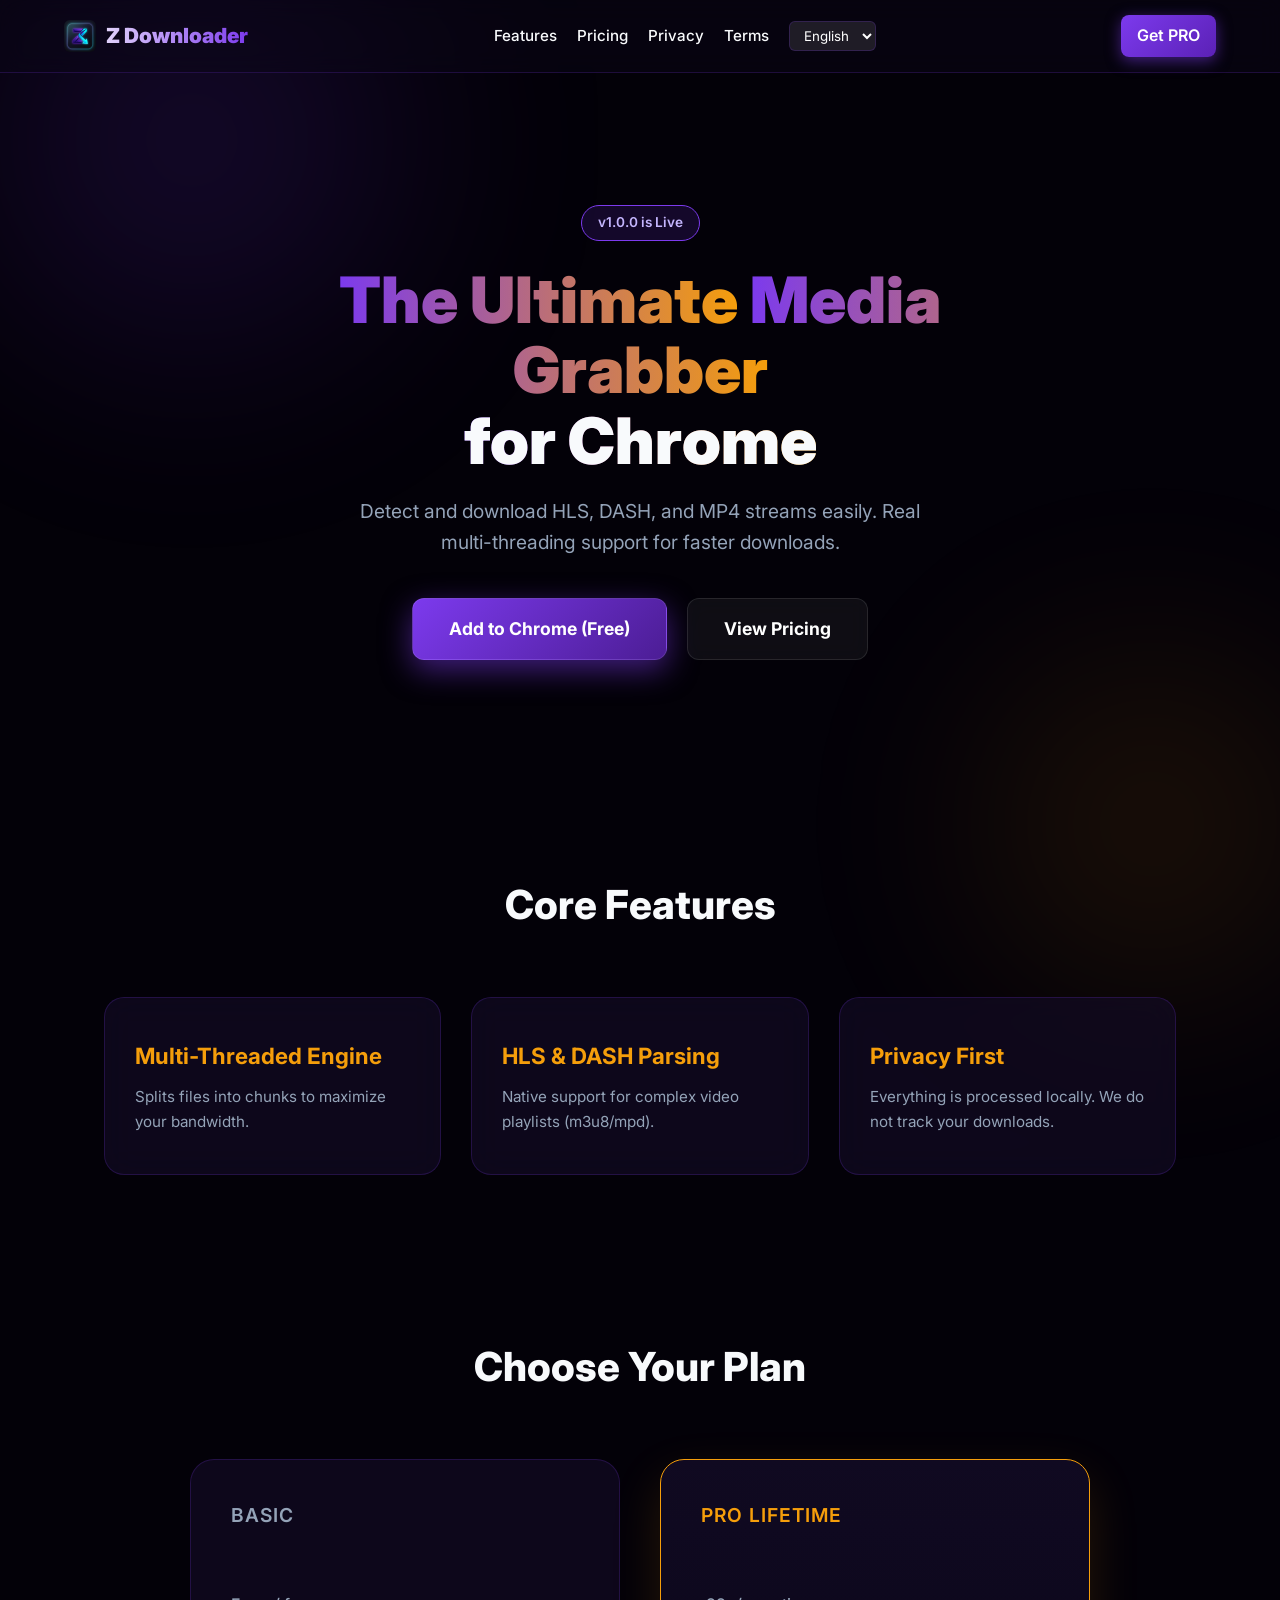
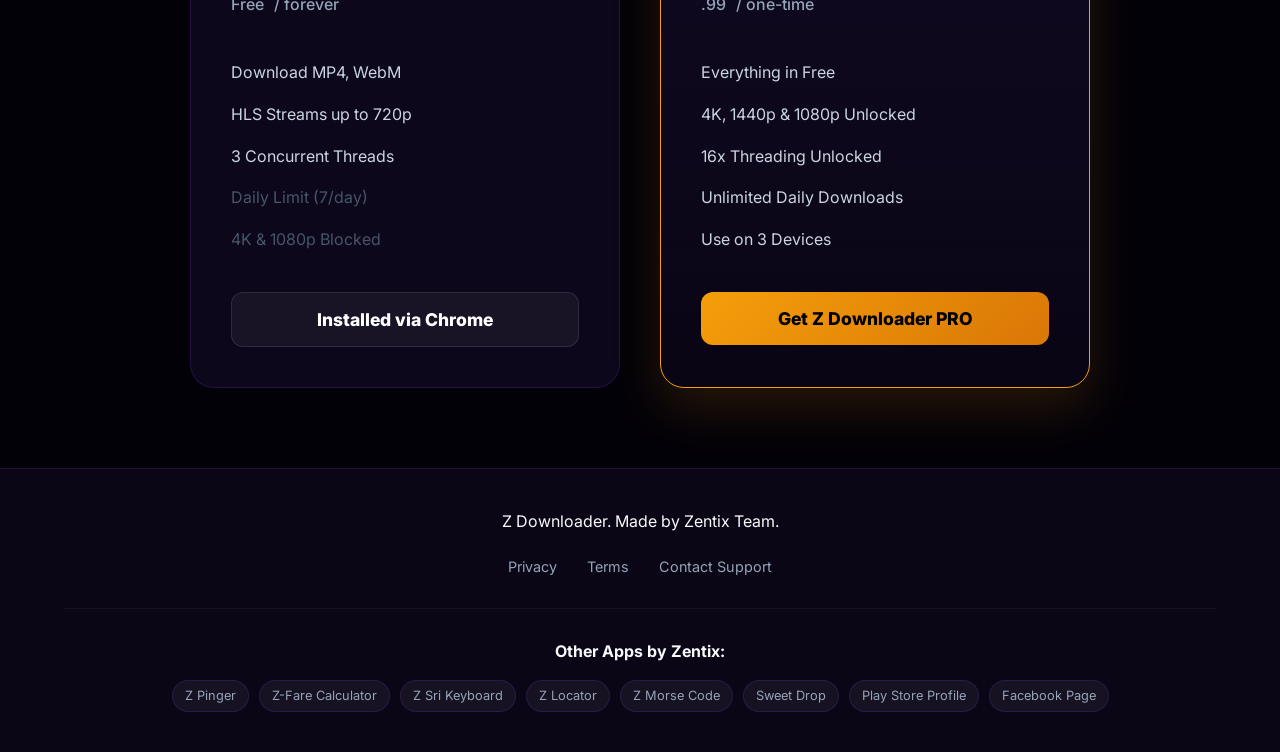
==== index.html @ b247bb02 "Convert markdown docs to styled HTML, add live language translation JS, embed actual logo icon, and " ====
﻿<!DOCTYPE html>
<html lang="en">
<head>
  <meta charset="UTF-8">
  <meta name="viewport" content="width=device-width, initial-scale=1.0">
  <title>Z Downloader - Universal Media Grabber</title>
  <link rel="stylesheet" href="style.css">
</head>
<body>
  <div class="bg-glow"></div>
  <div class="bg-glow-2"></div>

  <nav>
    <a href="index.html" class="logo">
      <img src="icon.png" alt="Z Downloader Logo">
      Z Downloader
    </a>
    <div class="nav-links">
      <a href="index.html#features" data-i18n="nav_features">Features</a>
      <a href="index.html#pricing" data-i18n="nav_pricing">Pricing</a>
      <a href="privacy.html" data-i18n="nav_privacy">Privacy</a>
      <a href="terms.html" data-i18n="nav_terms">Terms</a>
      <select id="lang-select" class="lang-select">
        <option value="en">English</option>
        <option value="si">සිංහල</option>
      </select>
    </div>
    <a href="index.html#pricing" class="btn-nav" data-i18n="nav_get_pro">Get PRO</a>
  </nav>

  <header class="hero">
    <div class="badge" data-i18n="hero_badge">v1.0.0 is Live</div>
    <h1>
      <span data-i18n="hero_title_1">The Ultimate</span> 
      <span data-i18n="hero_title_2">Media Grabber</span><br>
      <span data-i18n="hero_title_3" style="color:var(--text-main);-webkit-text-fill-color:var(--text-main);">for Chrome</span>
    </h1>
    <p data-i18n="hero_desc">Detect and download HLS, DASH, and MP4 streams easily. Real multi-threading support for faster downloads.</p>
    
    <div class="hero-buttons">
      <a href="https://chrome.google.com/webstore" class="btn-large btn-primary" data-i18n="btn_chrome">Add to Chrome (Free)</a>
      <a href="#pricing" class="btn-large btn-secondary" data-i18n="btn_view_pricing">View Pricing</a>
    </div>
  </header>

  <section id="features" class="features">
    <h2 class="section-title" data-i18n="features_title">Core Features</h2>
    <div class="grid">
      <div class="card">
        <h3 data-i18n="f1_title">Multi-Threaded Engine</h3>
        <p data-i18n="f1_desc">Splits files into chunks to maximize your bandwidth.</p>
      </div>
      <div class="card">
        <h3 data-i18n="f2_title">HLS & DASH Parsing</h3>
        <p data-i18n="f2_desc">Native support for complex video playlists (m3u8/mpd).</p>
      </div>
      <div class="card">
        <h3 data-i18n="f3_title">Privacy First</h3>
        <p data-i18n="f3_desc">Everything is processed locally. We do not track your downloads.</p>
      </div>
    </div>
  </section>

  <section id="pricing" class="pricing">
    <h2 class="section-title" data-i18n="pricing_title">Choose Your Plan</h2>
    <div class="pricing-grid">
      <div class="price-card">
        <div class="price-tier" data-i18n="plan_basic">Basic</div>
        <div class="price"><span data-i18n="plan_free">Free</span> <span data-i18n="plan_forever">/ forever</span></div>
        <ul class="features-list">
          <li data-i18n="p1_f1">Download MP4, WebM</li>
          <li data-i18n="p1_f2">HLS Streams up to 720p</li>
          <li data-i18n="p1_f3">3 Concurrent Threads</li>
          <li class="disabled" data-i18n="p1_f4">Daily Limit (7/day)</li>
          <li class="disabled" data-i18n="p1_f5">4K & 1080p Blocked</li>
        </ul>
        <button class="btn-buy btn-free" data-i18n="btn_installed">Installed via Chrome</button>
      </div>

      <div class="price-card pro">
        <div class="price-tier" data-i18n="plan_pro_title">PRO Lifetime</div>
        <div class="price"><span data-i18n="plan_pro_price">.99</span> <span data-i18n="plan_onetime">/ one-time</span></div>
        <ul class="features-list">
          <li data-i18n="p2_f1">Everything in Free</li>
          <li data-i18n="p2_f2">4K, 1440p & 1080p Unlocked</li>
          <li data-i18n="p2_f3">16x Threading Unlocked</li>
          <li data-i18n="p2_f4">Unlimited Daily Downloads</li>
          <li data-i18n="p2_f5">Use on 3 Devices</li>
        </ul>
        <a href="https://zentix.lemonsqueezy.com/checkout/buy/c52a9a9a-b541-444b-a4f2-3c042d774d1b" style="text-decoration:none;">
          <button class="btn-buy btn-pro-buy" data-i18n="btn_get_pro">Get Z Downloader PRO</button>
        </a>
      </div>
    </div>
  </section>

  <footer>
    <p data-i18n="footer_made_by">Z Downloader © 2026. Made by Zentix Team.</p>
    <div class="footer-links">
      <a href="privacy.html" data-i18n="nav_privacy">Privacy Policy</a>
      <a href="terms.html" data-i18n="nav_terms">Terms of Service</a>
      <a href="mailto:zentixteamofficial@gmail.com" data-i18n="footer_contact">Contact Support</a>
    </div>
    
    <div class="other-apps">
      <h4 data-i18n="footer_other_apps">Other Apps by Zentix:</h4>
      <div class="app-badges">
        <a href="https://play.google.com/store/apps/details?id=com.zentix.zpinger" class="app-badge">Z Pinger</a>
        <a href="https://play.google.com/store/apps/details?id=com.zentix.zfare" class="app-badge">Z-Fare Calculator</a>
        <a href="https://play.google.com/store/apps/details?id=com.zentix.zsri" class="app-badge">Z Sri Keyboard</a>
        <a href="https://play.google.com/store/apps/details?id=com.zentixteam.z_locator" class="app-badge">Z Locator</a>
        <a href="https://play.google.com/store/apps/details?id=com.ksdmorsecode" class="app-badge">Z Morse Code</a>
        <a href="https://play.google.com/store/apps/details?id=com.zentix.z_filling" class="app-badge">Sweet Drop</a>
        <a href="https://play.google.com/store/apps/dev?id=8379321856662439375" class="app-badge">Play Store Profile</a>
        <a href="https://www.facebook.com/profile.php?id=61584803565063" class="app-badge">Facebook Page</a>
      </div>
    </div>
  </footer>

  <script src="lang.js"></script>
</body>
</html>
---- style.css ----
﻿@import url('https://fonts.googleapis.com/css2?family=Inter:wght@300;400;500;600;700;800;900&display=swap');

:root {
  --bg-base: #030108;
  --bg-surface: #0a0616;
  --bg-card: rgba(20, 12, 40, 0.6);
  --primary: #7c3aed;
  --primary-glow: rgba(124, 58, 237, 0.5);
  --secondary: #f59e0b;
  --secondary-glow: rgba(245, 158, 11, 0.5);
  --text-main: #f8fafc;
  --text-muted: #94a3b8;
  --border-light: rgba(124, 58, 237, 0.2);
}

* { margin: 0; padding: 0; box-sizing: border-box; font-family: 'Inter', sans-serif; }
body { background-color: var(--bg-base); color: var(--text-main); overflow-x: hidden; line-height: 1.6; }

.bg-glow { position: fixed; top: -20%; left: -10%; width: 50vw; height: 50vw; background: radial-gradient(circle, var(--primary-glow) 0%, transparent 70%); filter: blur(100px); z-index: -1; opacity: 0.4; }
.bg-glow-2 { position: fixed; bottom: -20%; right: -10%; width: 40vw; height: 40vw; background: radial-gradient(circle, var(--secondary-glow) 0%, transparent 70%); filter: blur(100px); z-index: -1; opacity: 0.3; }

nav { display: flex; justify-content: space-between; align-items: center; padding: 15px 5%; background: rgba(10, 6, 22, 0.5); backdrop-filter: blur(12px); border-bottom: 1px solid var(--border-light); position: sticky; top: 0; z-index: 100; }
.logo { font-size: 1.3rem; font-weight: 900; background: linear-gradient(90deg, #fff, var(--primary)); -webkit-background-clip: text; -webkit-text-fill-color: transparent; display: flex; align-items: center; gap: 10px; text-decoration: none; }
.logo img { width: 32px; height: 32px; border-radius: 6px; }

.nav-links { display: flex; gap: 20px; align-items: center; }
.nav-links a { color: var(--text-main); text-decoration: none; font-weight: 500; font-size: 0.95rem; transition: color 0.3s; }
.nav-links a:hover { color: var(--primary); }

.lang-select { background: rgba(255,255,255,0.1); color: #fff; border: 1px solid var(--border-light); padding: 5px 10px; border-radius: 6px; cursor: pointer; outline: none; }
.lang-select option { background: var(--bg-surface); }

.btn-nav { background: linear-gradient(135deg, var(--primary), #5b21b6); padding: 8px 16px; border-radius: 8px; color: white; text-decoration: none; font-weight: 600; box-shadow: 0 4px 15px var(--primary-glow); }

.hero { min-height: 80vh; display: flex; flex-direction: column; justify-content: center; align-items: center; text-align: center; padding: 0 5%; }
.badge { background: rgba(124, 58, 237, 0.15); border: 1px solid var(--primary); color: #c4b5fd; padding: 6px 16px; border-radius: 20px; font-size: 0.85rem; font-weight: 600; margin-bottom: 24px; }
.hero h1 { font-size: 4rem; font-weight: 900; line-height: 1.1; margin-bottom: 20px; max-width: 800px; }
.hero h1 span { background: linear-gradient(90deg, var(--primary), var(--secondary)); -webkit-background-clip: text; -webkit-text-fill-color: transparent; }
.hero p { font-size: 1.2rem; color: var(--text-muted); max-width: 600px; margin-bottom: 40px; }
.hero-buttons { display: flex; gap: 20px; }

.btn-large { padding: 16px 36px; border-radius: 12px; font-size: 1.1rem; font-weight: 700; text-decoration: none; display: inline-flex; align-items: center; gap: 10px; }
.btn-primary { background: linear-gradient(135deg, var(--primary), #4c1d95); color: white; box-shadow: 0 10px 30px var(--primary-glow); border: 1px solid rgba(255,255,255,0.1); }
.btn-secondary { background: rgba(255,255,255,0.05); color: white; border: 1px solid rgba(255,255,255,0.1); backdrop-filter: blur(10px); }

.features, .pricing, .page-content { padding: 80px 5%; max-width: 1200px; margin: 0 auto; }
.section-title { text-align: center; font-size: 2.5rem; font-weight: 800; margin-bottom: 60px; }
.grid { display: grid; grid-template-columns: repeat(auto-fit, minmax(300px, 1fr)); gap: 30px; }

.card { background: var(--bg-card); border: 1px solid var(--border-light); border-radius: 20px; padding: 40px 30px; backdrop-filter: blur(16px); }
.card h3 { font-size: 1.4rem; margin-bottom: 12px; color: var(--secondary); }
.card p { color: var(--text-muted); font-size: 0.95rem; }

.pricing-grid { display: grid; grid-template-columns: 1fr 1fr; gap: 40px; max-width: 900px; margin: 0 auto; }
.price-card { background: var(--bg-card); border: 1px solid var(--border-light); border-radius: 24px; padding: 40px; }
.price-card.pro { border-color: var(--secondary); background: linear-gradient(180deg, rgba(20,12,40,0.8) 0%, rgba(20,12,40,0.4) 100%); box-shadow: 0 20px 50px rgba(245, 158, 11, 0.15); }

.price-tier { font-size: 1.2rem; font-weight: 600; color: var(--text-muted); text-transform: uppercase; letter-spacing: 1px; }
.pro .price-tier { color: var(--secondary); }
.price { font-size: 3.5rem; font-weight: 900; margin: 15px 0 25px; }
.price span { font-size: 1rem; font-weight: 500; color: var(--text-muted); }

.features-list { list-style: none; margin-bottom: 40px; }
.features-list li { margin-bottom: 16px; color: #cbd5e1; }
.features-list li.disabled { color: #475569; }

.btn-buy { width: 100%; padding: 16px; border-radius: 12px; border: none; font-size: 1.1rem; font-weight: 800; cursor: pointer; }
.btn-free { background: rgba(255,255,255,0.05); color: white; border: 1px solid rgba(255,255,255,0.1); }
.btn-pro-buy { background: linear-gradient(135deg, #f59e0b, #d97706); color: #000; }

.doc-box { background: var(--bg-card); border: 1px solid var(--border-light); border-radius: 20px; padding: 50px; margin-top: 40px; }
.doc-box h1 { font-size: 2rem; margin-bottom: 10px; color: var(--primary); }
.doc-box p.date { color: var(--text-muted); margin-bottom: 40px; }
.doc-box h2 { font-size: 1.3rem; margin: 30px 0 10px; color: var(--secondary); }
.doc-box p { color: #cbd5e1; margin-bottom: 15px; }

footer { border-top: 1px solid var(--border-light); padding: 40px 5%; text-align: center; background: var(--bg-surface); }
.footer-links { display: flex; justify-content: center; gap: 30px; margin: 20px 0; }
.footer-links a { color: var(--text-muted); text-decoration: none; font-size: 0.9rem; }
.footer-links a:hover { color: var(--primary); }

.other-apps { margin-top: 30px; padding-top: 30px; border-top: 1px solid rgba(255,255,255,0.05); }
.other-apps h4 { color: var(--text-main); margin-bottom: 15px; }
.app-badges { display: flex; flex-wrap: wrap; justify-content: center; gap: 10px; }
.app-badge { background: rgba(255,255,255,0.05); border: 1px solid var(--border-light); padding: 5px 12px; border-radius: 20px; font-size: 0.8rem; color: var(--text-muted); text-decoration: none; transition: all 0.2s; }
.app-badge:hover { background: var(--primary); color: white; }

@media (max-width: 768px) {
  .hero h1 { font-size: 2.5rem; }
  .pricing-grid { grid-template-columns: 1fr; }
  .nav-links { display: none; }
}
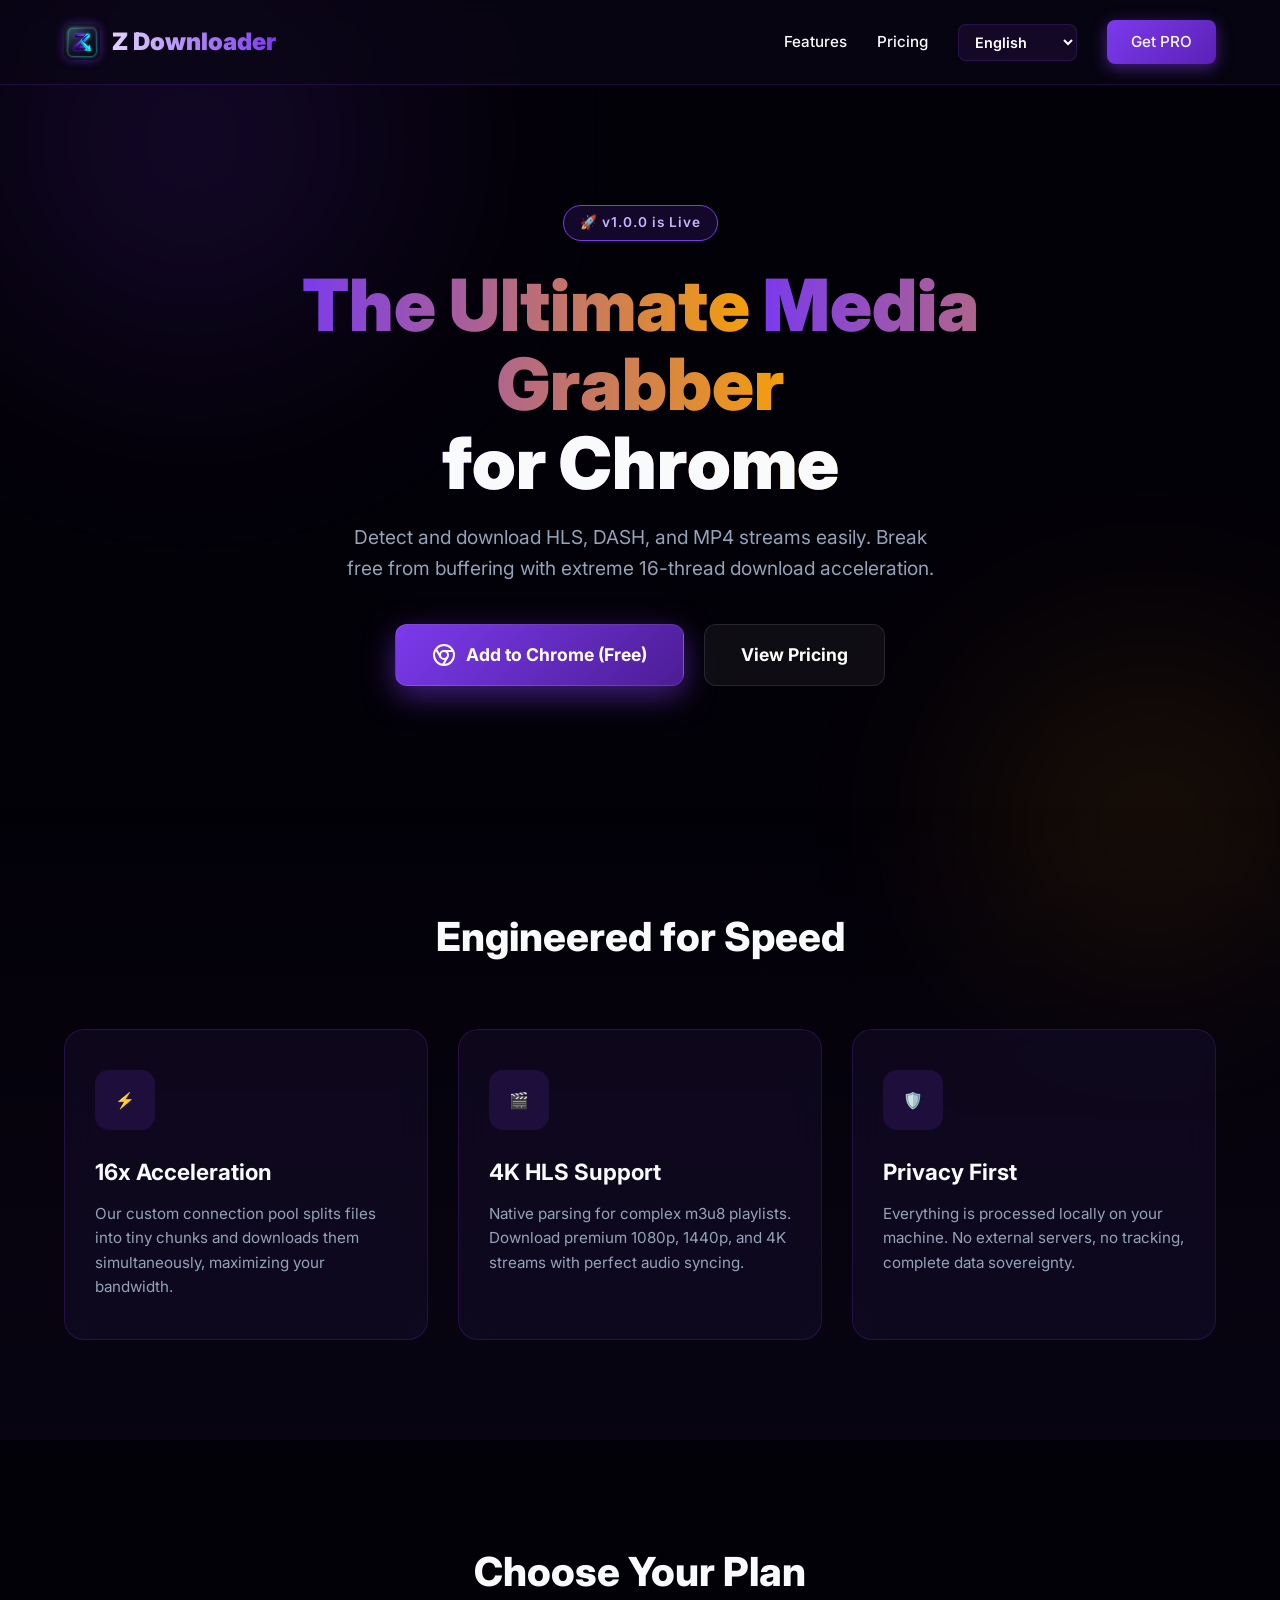
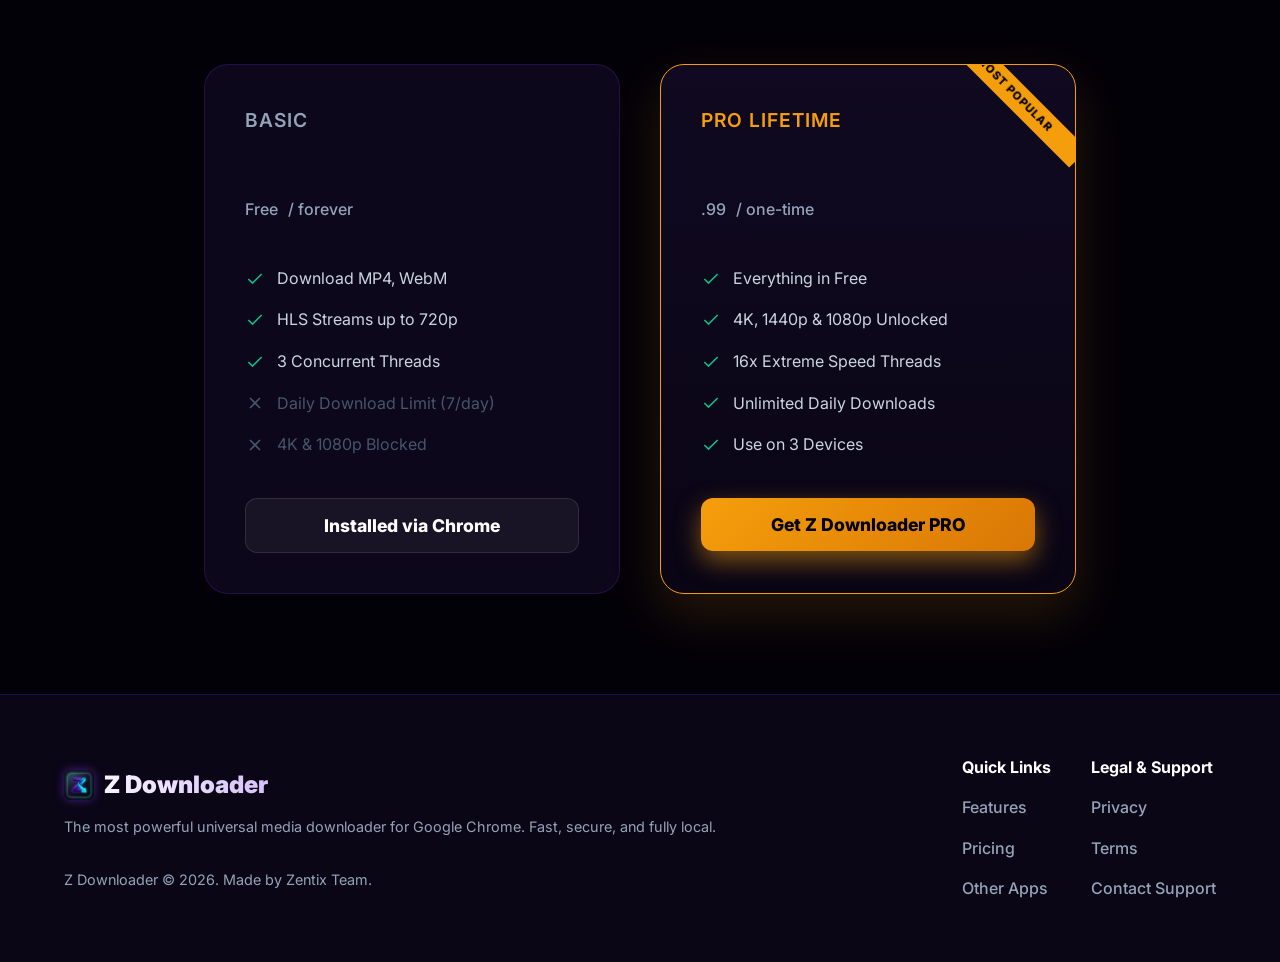
==== commit fbe161bb: "Restore beautiful original UI layout, add missing huge footer, fix pricing layout, add 10 languages," ====
--- a/index.html
+++ b/index.html
@@ -18,45 +18,57 @@
     <div class="nav-links">
       <a href="index.html#features" data-i18n="nav_features">Features</a>
       <a href="index.html#pricing" data-i18n="nav_pricing">Pricing</a>
-      <a href="privacy.html" data-i18n="nav_privacy">Privacy</a>
-      <a href="terms.html" data-i18n="nav_terms">Terms</a>
       <select id="lang-select" class="lang-select">
         <option value="en">English</option>
         <option value="si">සිංහල</option>
+        <option value="es">Español</option>
+        <option value="fr">Français</option>
+        <option value="de">Deutsch</option>
+        <option value="ru">Русский</option>
+        <option value="hi">हिन्दी</option>
+        <option value="zh">中文</option>
+        <option value="ar">العربية</option>
+        <option value="pt">Português</option>
       </select>
+      <a href="index.html#pricing" class="btn-nav" data-i18n="nav_get_pro">Get PRO</a>
     </div>
-    <a href="index.html#pricing" class="btn-nav" data-i18n="nav_get_pro">Get PRO</a>
   </nav>
 
   <header class="hero">
-    <div class="badge" data-i18n="hero_badge">v1.0.0 is Live</div>
+    <div class="badge" data-i18n="hero_badge">🚀 v1.0.0 is Live</div>
     <h1>
       <span data-i18n="hero_title_1">The Ultimate</span> 
       <span data-i18n="hero_title_2">Media Grabber</span><br>
       <span data-i18n="hero_title_3" style="color:var(--text-main);-webkit-text-fill-color:var(--text-main);">for Chrome</span>
     </h1>
-    <p data-i18n="hero_desc">Detect and download HLS, DASH, and MP4 streams easily. Real multi-threading support for faster downloads.</p>
+    <p data-i18n="hero_desc">Detect and download HLS, DASH, and MP4 streams easily. Break free from buffering with extreme 16-thread download acceleration.</p>
     
     <div class="hero-buttons">
-      <a href="https://chrome.google.com/webstore" class="btn-large btn-primary" data-i18n="btn_chrome">Add to Chrome (Free)</a>
+      <a href="https://chrome.google.com/webstore" class="btn-large btn-primary">
+        <svg width="24" height="24" viewBox="0 0 24 24" fill="none" stroke="currentColor" stroke-width="2"><circle cx="12" cy="12" r="10"/><circle cx="12" cy="12" r="4"/><line x1="21.17" y1="8" x2="12" y2="8"/><line x1="3.95" y1="6.06" x2="8.54" y2="14"/><line x1="10.88" y1="21.94" x2="15.46" y2="14"/></svg>
+        <span data-i18n="btn_chrome">Add to Chrome (Free)</span>
+      </a>
       <a href="#pricing" class="btn-large btn-secondary" data-i18n="btn_view_pricing">View Pricing</a>
     </div>
   </header>
 
   <section id="features" class="features">
-    <h2 class="section-title" data-i18n="features_title">Core Features</h2>
+    <h2 class="section-title" data-i18n="features_title">Engineered for Speed</h2>
     <div class="grid">
       <div class="card">
-        <h3 data-i18n="f1_title">Multi-Threaded Engine</h3>
-        <p data-i18n="f1_desc">Splits files into chunks to maximize your bandwidth.</p>
+        <div class="card-icon">⚡</div>
+        <h3 data-i18n="f1_title">16x Acceleration</h3>
+        <p data-i18n="f1_desc">Our custom connection pool splits files into tiny chunks and downloads them simultaneously, maximizing your bandwidth.</p>
       </div>
       <div class="card">
-        <h3 data-i18n="f2_title">HLS & DASH Parsing</h3>
-        <p data-i18n="f2_desc">Native support for complex video playlists (m3u8/mpd).</p>
+        <div class="card-icon">🎬</div>
+        <h3 data-i18n="f2_title">4K HLS Support</h3>
+        <p data-i18n="f2_desc">Native parsing for complex m3u8 playlists. Download premium 1080p, 1440p, and 4K streams with perfect audio syncing.</p>
       </div>
       <div class="card">
+        <div class="card-icon">🛡️</div>
         <h3 data-i18n="f3_title">Privacy First</h3>
-        <p data-i18n="f3_desc">Everything is processed locally. We do not track your downloads.</p>
+        <p data-i18n="f3_desc">Everything is processed locally on your machine. No external servers, no tracking, complete data sovereignty.</p>
       </div>
     </div>
   </section>
@@ -68,11 +80,11 @@
         <div class="price-tier" data-i18n="plan_basic">Basic</div>
         <div class="price"><span data-i18n="plan_free">Free</span> <span data-i18n="plan_forever">/ forever</span></div>
         <ul class="features-list">
-          <li data-i18n="p1_f1">Download MP4, WebM</li>
-          <li data-i18n="p1_f2">HLS Streams up to 720p</li>
-          <li data-i18n="p1_f3">3 Concurrent Threads</li>
-          <li class="disabled" data-i18n="p1_f4">Daily Limit (7/day)</li>
-          <li class="disabled" data-i18n="p1_f5">4K & 1080p Blocked</li>
+          <li><svg viewBox="0 0 24 24" fill="none" stroke="currentColor" stroke-width="2"><path d="M20 6L9 17l-5-5"/></svg> <span data-i18n="p1_f1">Download MP4, WebM</span></li>
+          <li><svg viewBox="0 0 24 24" fill="none" stroke="currentColor" stroke-width="2"><path d="M20 6L9 17l-5-5"/></svg> <span data-i18n="p1_f2">HLS Streams up to 720p</span></li>
+          <li><svg viewBox="0 0 24 24" fill="none" stroke="currentColor" stroke-width="2"><path d="M20 6L9 17l-5-5"/></svg> <span data-i18n="p1_f3">3 Concurrent Threads</span></li>
+          <li class="disabled"><svg viewBox="0 0 24 24" fill="none" stroke="currentColor" stroke-width="2"><line x1="18" y1="6" x2="6" y2="18"/><line x1="6" y1="6" x2="18" y2="18"/></svg> <span data-i18n="p1_f4">Daily Limit (7/day)</span></li>
+          <li class="disabled"><svg viewBox="0 0 24 24" fill="none" stroke="currentColor" stroke-width="2"><line x1="18" y1="6" x2="6" y2="18"/><line x1="6" y1="6" x2="18" y2="18"/></svg> <span data-i18n="p1_f5">4K & 1080p Blocked</span></li>
         </ul>
         <button class="btn-buy btn-free" data-i18n="btn_installed">Installed via Chrome</button>
       </div>
@@ -81,11 +93,11 @@
         <div class="price-tier" data-i18n="plan_pro_title">PRO Lifetime</div>
         <div class="price"><span data-i18n="plan_pro_price">.99</span> <span data-i18n="plan_onetime">/ one-time</span></div>
         <ul class="features-list">
-          <li data-i18n="p2_f1">Everything in Free</li>
-          <li data-i18n="p2_f2">4K, 1440p & 1080p Unlocked</li>
-          <li data-i18n="p2_f3">16x Threading Unlocked</li>
-          <li data-i18n="p2_f4">Unlimited Daily Downloads</li>
-          <li data-i18n="p2_f5">Use on 3 Devices</li>
+          <li><svg viewBox="0 0 24 24" fill="none" stroke="currentColor" stroke-width="2"><path d="M20 6L9 17l-5-5"/></svg> <span data-i18n="p2_f1">Everything in Free</span></li>
+          <li><svg viewBox="0 0 24 24" fill="none" stroke="currentColor" stroke-width="2"><path d="M20 6L9 17l-5-5"/></svg> <span data-i18n="p2_f2">4K, 1440p & 1080p Unlocked</span></li>
+          <li><svg viewBox="0 0 24 24" fill="none" stroke="currentColor" stroke-width="2"><path d="M20 6L9 17l-5-5"/></svg> <span data-i18n="p2_f3">16x Threading Unlocked</span></li>
+          <li><svg viewBox="0 0 24 24" fill="none" stroke="currentColor" stroke-width="2"><path d="M20 6L9 17l-5-5"/></svg> <span data-i18n="p2_f4">Unlimited Daily Downloads</span></li>
+          <li><svg viewBox="0 0 24 24" fill="none" stroke="currentColor" stroke-width="2"><path d="M20 6L9 17l-5-5"/></svg> <span data-i18n="p2_f5">Use on 3 Devices</span></li>
         </ul>
         <a href="https://zentix.lemonsqueezy.com/checkout/buy/c52a9a9a-b541-444b-a4f2-3c042d774d1b" style="text-decoration:none;">
           <button class="btn-buy btn-pro-buy" data-i18n="btn_get_pro">Get Z Downloader PRO</button>
@@ -95,24 +107,29 @@
   </section>
 
   <footer>
-    <p data-i18n="footer_made_by">Z Downloader © 2026. Made by Zentix Team.</p>
-    <div class="footer-links">
-      <a href="privacy.html" data-i18n="nav_privacy">Privacy Policy</a>
-      <a href="terms.html" data-i18n="nav_terms">Terms of Service</a>
-      <a href="mailto:zentixteamofficial@gmail.com" data-i18n="footer_contact">Contact Support</a>
-    </div>
-    
-    <div class="other-apps">
-      <h4 data-i18n="footer_other_apps">Other Apps by Zentix:</h4>
-      <div class="app-badges">
-        <a href="https://play.google.com/store/apps/details?id=com.zentix.zpinger" class="app-badge">Z Pinger</a>
-        <a href="https://play.google.com/store/apps/details?id=com.zentix.zfare" class="app-badge">Z-Fare Calculator</a>
-        <a href="https://play.google.com/store/apps/details?id=com.zentix.zsri" class="app-badge">Z Sri Keyboard</a>
-        <a href="https://play.google.com/store/apps/details?id=com.zentixteam.z_locator" class="app-badge">Z Locator</a>
-        <a href="https://play.google.com/store/apps/details?id=com.ksdmorsecode" class="app-badge">Z Morse Code</a>
-        <a href="https://play.google.com/store/apps/details?id=com.zentix.z_filling" class="app-badge">Sweet Drop</a>
-        <a href="https://play.google.com/store/apps/dev?id=8379321856662439375" class="app-badge">Play Store Profile</a>
-        <a href="https://www.facebook.com/profile.php?id=61584803565063" class="app-badge">Facebook Page</a>
+    <div class="footer-content">
+      <div class="footer-brand">
+        <a href="index.html" class="logo footer-logo">
+          <img src="icon.png" alt="Z Downloader Logo">
+          Z Downloader
+        </a>
+        <p data-i18n="footer_desc">The most powerful universal media downloader for Google Chrome. Fast, secure, and fully local.</p>
+        <p style="margin-top:20px;" data-i18n="footer_made_by">Z Downloader © 2026. Made by Zentix Team.</p>
+      </div>
+
+      <div class="footer-links">
+        <div style="display:flex;flex-direction:column;gap:15px;">
+          <h4 style="color:#fff;" data-i18n="footer_quick">Quick Links</h4>
+          <a href="index.html#features" data-i18n="nav_features">Features</a>
+          <a href="index.html#pricing" data-i18n="nav_pricing">Pricing</a>
+          <a href="apps.html" data-i18n="nav_apps">Other Apps</a>
+        </div>
+        <div style="display:flex;flex-direction:column;gap:15px;">
+          <h4 style="color:#fff;" data-i18n="footer_legal">Legal & Support</h4>
+          <a href="privacy.html" data-i18n="nav_privacy">Privacy Policy</a>
+          <a href="terms.html" data-i18n="nav_terms">Terms of Service</a>
+          <a href="mailto:zentixteamofficial@gmail.com" data-i18n="footer_contact">Contact Support</a>
+        </div>
       </div>
     </div>
   </footer>
--- a/style.css
+++ b/style.css
@@ -13,80 +13,543 @@
   --border-light: rgba(124, 58, 237, 0.2);
 }
 
-* { margin: 0; padding: 0; box-sizing: border-box; font-family: 'Inter', sans-serif; }
-body { background-color: var(--bg-base); color: var(--text-main); overflow-x: hidden; line-height: 1.6; }
-
-.bg-glow { position: fixed; top: -20%; left: -10%; width: 50vw; height: 50vw; background: radial-gradient(circle, var(--primary-glow) 0%, transparent 70%); filter: blur(100px); z-index: -1; opacity: 0.4; }
-.bg-glow-2 { position: fixed; bottom: -20%; right: -10%; width: 40vw; height: 40vw; background: radial-gradient(circle, var(--secondary-glow) 0%, transparent 70%); filter: blur(100px); z-index: -1; opacity: 0.3; }
-
-nav { display: flex; justify-content: space-between; align-items: center; padding: 15px 5%; background: rgba(10, 6, 22, 0.5); backdrop-filter: blur(12px); border-bottom: 1px solid var(--border-light); position: sticky; top: 0; z-index: 100; }
-.logo { font-size: 1.3rem; font-weight: 900; background: linear-gradient(90deg, #fff, var(--primary)); -webkit-background-clip: text; -webkit-text-fill-color: transparent; display: flex; align-items: center; gap: 10px; text-decoration: none; }
-.logo img { width: 32px; height: 32px; border-radius: 6px; }
-
-.nav-links { display: flex; gap: 20px; align-items: center; }
-.nav-links a { color: var(--text-main); text-decoration: none; font-weight: 500; font-size: 0.95rem; transition: color 0.3s; }
-.nav-links a:hover { color: var(--primary); }
-
-.lang-select { background: rgba(255,255,255,0.1); color: #fff; border: 1px solid var(--border-light); padding: 5px 10px; border-radius: 6px; cursor: pointer; outline: none; }
-.lang-select option { background: var(--bg-surface); }
-
-.btn-nav { background: linear-gradient(135deg, var(--primary), #5b21b6); padding: 8px 16px; border-radius: 8px; color: white; text-decoration: none; font-weight: 600; box-shadow: 0 4px 15px var(--primary-glow); }
-
-.hero { min-height: 80vh; display: flex; flex-direction: column; justify-content: center; align-items: center; text-align: center; padding: 0 5%; }
-.badge { background: rgba(124, 58, 237, 0.15); border: 1px solid var(--primary); color: #c4b5fd; padding: 6px 16px; border-radius: 20px; font-size: 0.85rem; font-weight: 600; margin-bottom: 24px; }
-.hero h1 { font-size: 4rem; font-weight: 900; line-height: 1.1; margin-bottom: 20px; max-width: 800px; }
-.hero h1 span { background: linear-gradient(90deg, var(--primary), var(--secondary)); -webkit-background-clip: text; -webkit-text-fill-color: transparent; }
-.hero p { font-size: 1.2rem; color: var(--text-muted); max-width: 600px; margin-bottom: 40px; }
-.hero-buttons { display: flex; gap: 20px; }
-
-.btn-large { padding: 16px 36px; border-radius: 12px; font-size: 1.1rem; font-weight: 700; text-decoration: none; display: inline-flex; align-items: center; gap: 10px; }
-.btn-primary { background: linear-gradient(135deg, var(--primary), #4c1d95); color: white; box-shadow: 0 10px 30px var(--primary-glow); border: 1px solid rgba(255,255,255,0.1); }
-.btn-secondary { background: rgba(255,255,255,0.05); color: white; border: 1px solid rgba(255,255,255,0.1); backdrop-filter: blur(10px); }
-
-.features, .pricing, .page-content { padding: 80px 5%; max-width: 1200px; margin: 0 auto; }
-.section-title { text-align: center; font-size: 2.5rem; font-weight: 800; margin-bottom: 60px; }
-.grid { display: grid; grid-template-columns: repeat(auto-fit, minmax(300px, 1fr)); gap: 30px; }
-
-.card { background: var(--bg-card); border: 1px solid var(--border-light); border-radius: 20px; padding: 40px 30px; backdrop-filter: blur(16px); }
-.card h3 { font-size: 1.4rem; margin-bottom: 12px; color: var(--secondary); }
-.card p { color: var(--text-muted); font-size: 0.95rem; }
-
-.pricing-grid { display: grid; grid-template-columns: 1fr 1fr; gap: 40px; max-width: 900px; margin: 0 auto; }
-.price-card { background: var(--bg-card); border: 1px solid var(--border-light); border-radius: 24px; padding: 40px; }
-.price-card.pro { border-color: var(--secondary); background: linear-gradient(180deg, rgba(20,12,40,0.8) 0%, rgba(20,12,40,0.4) 100%); box-shadow: 0 20px 50px rgba(245, 158, 11, 0.15); }
-
-.price-tier { font-size: 1.2rem; font-weight: 600; color: var(--text-muted); text-transform: uppercase; letter-spacing: 1px; }
-.pro .price-tier { color: var(--secondary); }
-.price { font-size: 3.5rem; font-weight: 900; margin: 15px 0 25px; }
-.price span { font-size: 1rem; font-weight: 500; color: var(--text-muted); }
-
-.features-list { list-style: none; margin-bottom: 40px; }
-.features-list li { margin-bottom: 16px; color: #cbd5e1; }
-.features-list li.disabled { color: #475569; }
-
-.btn-buy { width: 100%; padding: 16px; border-radius: 12px; border: none; font-size: 1.1rem; font-weight: 800; cursor: pointer; }
-.btn-free { background: rgba(255,255,255,0.05); color: white; border: 1px solid rgba(255,255,255,0.1); }
-.btn-pro-buy { background: linear-gradient(135deg, #f59e0b, #d97706); color: #000; }
-
-.doc-box { background: var(--bg-card); border: 1px solid var(--border-light); border-radius: 20px; padding: 50px; margin-top: 40px; }
-.doc-box h1 { font-size: 2rem; margin-bottom: 10px; color: var(--primary); }
-.doc-box p.date { color: var(--text-muted); margin-bottom: 40px; }
-.doc-box h2 { font-size: 1.3rem; margin: 30px 0 10px; color: var(--secondary); }
-.doc-box p { color: #cbd5e1; margin-bottom: 15px; }
-
-footer { border-top: 1px solid var(--border-light); padding: 40px 5%; text-align: center; background: var(--bg-surface); }
-.footer-links { display: flex; justify-content: center; gap: 30px; margin: 20px 0; }
-.footer-links a { color: var(--text-muted); text-decoration: none; font-size: 0.9rem; }
-.footer-links a:hover { color: var(--primary); }
-
-.other-apps { margin-top: 30px; padding-top: 30px; border-top: 1px solid rgba(255,255,255,0.05); }
-.other-apps h4 { color: var(--text-main); margin-bottom: 15px; }
-.app-badges { display: flex; flex-wrap: wrap; justify-content: center; gap: 10px; }
-.app-badge { background: rgba(255,255,255,0.05); border: 1px solid var(--border-light); padding: 5px 12px; border-radius: 20px; font-size: 0.8rem; color: var(--text-muted); text-decoration: none; transition: all 0.2s; }
-.app-badge:hover { background: var(--primary); color: white; }
+* {
+  margin: 0;
+  padding: 0;
+  box-sizing: border-box;
+  font-family: 'Inter', sans-serif;
+}
+
+body {
+  background-color: var(--bg-base);
+  color: var(--text-main);
+  overflow-x: hidden;
+  line-height: 1.6;
+}
+
+/* Background effects */
+.bg-glow {
+  position: fixed;
+  top: -20%;
+  left: -10%;
+  width: 50vw;
+  height: 50vw;
+  background: radial-gradient(circle, var(--primary-glow) 0%, transparent 70%);
+  filter: blur(100px);
+  z-index: -1;
+  opacity: 0.4;
+  animation: floatGlow 10s ease-in-out infinite alternate;
+}
+
+.bg-glow-2 {
+  position: fixed;
+  bottom: -20%;
+  right: -10%;
+  width: 40vw;
+  height: 40vw;
+  background: radial-gradient(circle, var(--secondary-glow) 0%, transparent 70%);
+  filter: blur(100px);
+  z-index: -1;
+  opacity: 0.3;
+  animation: floatGlow 8s ease-in-out infinite alternate-reverse;
+}
+
+@keyframes floatGlow {
+  0% { transform: translate(0, 0); }
+  100% { transform: translate(50px, 50px); }
+}
+
+/* Navbar */
+nav {
+  display: flex;
+  justify-content: space-between;
+  align-items: center;
+  padding: 20px 5%;
+  background: rgba(10, 6, 22, 0.7);
+  backdrop-filter: blur(12px);
+  border-bottom: 1px solid var(--border-light);
+  position: sticky;
+  top: 0;
+  z-index: 100;
+}
+
+.logo {
+  font-size: 1.5rem;
+  font-weight: 900;
+  background: linear-gradient(90deg, #fff, var(--primary));
+  -webkit-background-clip: text;
+  -webkit-text-fill-color: transparent;
+  display: flex;
+  align-items: center;
+  gap: 12px;
+  text-decoration: none;
+}
+.logo img {
+  width: 36px;
+  height: 36px;
+  border-radius: 8px;
+  box-shadow: 0 0 10px var(--primary-glow);
+}
+
+.nav-links {
+  display: flex;
+  gap: 30px;
+  align-items: center;
+}
+
+.nav-links a {
+  color: var(--text-main);
+  text-decoration: none;
+  font-weight: 500;
+  font-size: 0.95rem;
+  transition: color 0.3s;
+}
+
+.nav-links a:hover {
+  color: var(--primary);
+}
+
+.lang-select {
+  background: rgba(124, 58, 237, 0.1);
+  color: #fff;
+  border: 1px solid var(--border-light);
+  padding: 8px 12px;
+  border-radius: 8px;
+  cursor: pointer;
+  outline: none;
+  font-weight: 600;
+  font-size: 0.9rem;
+}
+.lang-select option {
+  background: var(--bg-surface);
+  color: #fff;
+}
+
+.btn-nav {
+  background: linear-gradient(135deg, var(--primary), #5b21b6);
+  padding: 10px 24px;
+  border-radius: 8px;
+  color: white;
+  text-decoration: none;
+  font-weight: 600;
+  box-shadow: 0 4px 15px var(--primary-glow);
+  transition: transform 0.2s, box-shadow 0.2s;
+}
+
+.btn-nav:hover {
+  transform: translateY(-2px);
+  box-shadow: 0 6px 20px var(--primary-glow);
+}
+
+/* Hero Section */
+.hero {
+  min-height: 80vh;
+  display: flex;
+  flex-direction: column;
+  justify-content: center;
+  align-items: center;
+  text-align: center;
+  padding: 0 5%;
+  position: relative;
+}
+
+.badge {
+  background: rgba(124, 58, 237, 0.15);
+  border: 1px solid var(--primary);
+  color: #c4b5fd;
+  padding: 6px 16px;
+  border-radius: 20px;
+  font-size: 0.85rem;
+  font-weight: 600;
+  margin-bottom: 24px;
+  letter-spacing: 1px;
+}
+
+.hero h1 {
+  font-size: 4.5rem;
+  font-weight: 900;
+  line-height: 1.1;
+  margin-bottom: 20px;
+  max-width: 800px;
+}
+
+.hero h1 span {
+  background: linear-gradient(90deg, var(--primary), var(--secondary));
+  -webkit-background-clip: text;
+  -webkit-text-fill-color: transparent;
+}
+
+.hero p {
+  font-size: 1.2rem;
+  color: var(--text-muted);
+  max-width: 600px;
+  margin-bottom: 40px;
+}
+
+.hero-buttons {
+  display: flex;
+  gap: 20px;
+}
+
+.btn-large {
+  padding: 16px 36px;
+  border-radius: 12px;
+  font-size: 1.1rem;
+  font-weight: 700;
+  text-decoration: none;
+  display: inline-flex;
+  align-items: center;
+  gap: 10px;
+  transition: all 0.3s ease;
+}
+
+.btn-primary {
+  background: linear-gradient(135deg, var(--primary), #4c1d95);
+  color: white;
+  box-shadow: 0 10px 30px var(--primary-glow);
+  border: 1px solid rgba(255,255,255,0.1);
+}
+
+.btn-primary:hover {
+  transform: translateY(-3px) scale(1.02);
+  box-shadow: 0 15px 40px var(--primary-glow);
+}
+
+.btn-secondary {
+  background: rgba(255,255,255,0.05);
+  color: white;
+  border: 1px solid rgba(255,255,255,0.1);
+  backdrop-filter: blur(10px);
+}
+
+.btn-secondary:hover {
+  background: rgba(255,255,255,0.1);
+  transform: translateY(-3px);
+}
+
+/* Features Grid */
+.features {
+  padding: 100px 5%;
+  background: linear-gradient(180deg, transparent, rgba(10,6,22,0.8));
+}
+
+.section-title {
+  text-align: center;
+  font-size: 2.5rem;
+  font-weight: 800;
+  margin-bottom: 60px;
+}
+
+.grid {
+  display: grid;
+  grid-template-columns: repeat(auto-fit, minmax(300px, 1fr));
+  gap: 30px;
+  max-width: 1200px;
+  margin: 0 auto;
+}
+
+.card {
+  background: var(--bg-card);
+  border: 1px solid var(--border-light);
+  border-radius: 20px;
+  padding: 40px 30px;
+  backdrop-filter: blur(16px);
+  transition: transform 0.3s, border-color 0.3s;
+}
+
+.card:hover {
+  transform: translateY(-10px);
+  border-color: var(--primary);
+  box-shadow: 0 10px 30px rgba(124, 58, 237, 0.15);
+}
+
+.card-icon {
+  width: 60px;
+  height: 60px;
+  background: rgba(124, 58, 237, 0.15);
+  border-radius: 14px;
+  display: flex;
+  align-items: center;
+  justify-content: center;
+  color: var(--primary);
+  margin-bottom: 24px;
+}
+
+.card h3 {
+  font-size: 1.4rem;
+  margin-bottom: 12px;
+}
+
+.card p {
+  color: var(--text-muted);
+  font-size: 0.95rem;
+}
+
+/* Pricing Section */
+.pricing {
+  padding: 100px 5%;
+  max-width: 1000px;
+  margin: 0 auto;
+}
+
+.pricing-grid {
+  display: grid;
+  grid-template-columns: 1fr 1fr;
+  gap: 40px;
+  margin-top: 50px;
+}
+
+.price-card {
+  background: var(--bg-card);
+  border: 1px solid var(--border-light);
+  border-radius: 24px;
+  padding: 40px;
+  position: relative;
+  overflow: hidden;
+}
+
+.price-card.pro {
+  border-color: var(--secondary);
+  background: linear-gradient(180deg, rgba(20,12,40,0.8) 0%, rgba(20,12,40,0.4) 100%);
+  box-shadow: 0 20px 50px rgba(245, 158, 11, 0.15);
+}
+
+.price-card.pro::before {
+  content: 'MOST POPULAR';
+  position: absolute;
+  top: 16px;
+  right: -30px;
+  background: var(--secondary);
+  color: #000;
+  font-size: 0.7rem;
+  font-weight: 800;
+  padding: 4px 40px;
+  transform: rotate(45deg);
+  letter-spacing: 1px;
+}
+
+.price-tier {
+  font-size: 1.2rem;
+  font-weight: 600;
+  color: var(--text-muted);
+  text-transform: uppercase;
+  letter-spacing: 1px;
+}
+
+.pro .price-tier {
+  color: var(--secondary);
+}
+
+.price {
+  font-size: 3.5rem;
+  font-weight: 900;
+  margin: 15px 0 25px;
+}
+
+.price span {
+  font-size: 1rem;
+  font-weight: 500;
+  color: var(--text-muted);
+}
+
+.features-list {
+  list-style: none;
+  margin-bottom: 40px;
+}
+
+.features-list li {
+  display: flex;
+  align-items: center;
+  gap: 12px;
+  margin-bottom: 16px;
+  color: #cbd5e1;
+}
+
+.features-list li svg {
+  color: #10b981;
+  width: 20px;
+  flex-shrink: 0;
+}
+.features-list li.disabled {
+  color: #475569;
+}
+.features-list li.disabled svg {
+  color: #475569;
+}
+
+.btn-buy {
+  width: 100%;
+  padding: 16px;
+  border-radius: 12px;
+  border: none;
+  font-size: 1.1rem;
+  font-weight: 800;
+  cursor: pointer;
+  transition: all 0.3s;
+}
+
+.btn-free {
+  background: rgba(255,255,255,0.05);
+  color: white;
+  border: 1px solid rgba(255,255,255,0.1);
+}
+
+.btn-pro-buy {
+  background: linear-gradient(135deg, #f59e0b, #d97706);
+  color: #000;
+  box-shadow: 0 10px 25px var(--secondary-glow);
+}
+.btn-pro-buy:hover {
+  transform: translateY(-2px);
+  box-shadow: 0 15px 35px var(--secondary-glow);
+}
+
+/* App Grid (Other Apps) */
+.app-grid {
+  display: grid;
+  grid-template-columns: repeat(auto-fit, minmax(320px, 1fr));
+  gap: 30px;
+  margin-top: 40px;
+}
+.app-card {
+  background: var(--bg-card);
+  border: 1px solid var(--border-light);
+  border-radius: 20px;
+  overflow: hidden;
+  transition: transform 0.3s, box-shadow 0.3s;
+  display: flex;
+  flex-direction: column;
+}
+.app-card:hover {
+  transform: translateY(-5px);
+  box-shadow: 0 10px 30px var(--primary-glow);
+  border-color: var(--primary);
+}
+.app-card img {
+  width: 100%;
+  height: 180px;
+  object-fit: cover;
+  border-bottom: 1px solid var(--border-light);
+}
+.app-info {
+  padding: 24px;
+  flex: 1;
+  display: flex;
+  flex-direction: column;
+}
+.app-info h3 {
+  font-size: 1.3rem;
+  margin-bottom: 8px;
+  color: var(--text-main);
+}
+.app-info p {
+  color: var(--text-muted);
+  font-size: 0.95rem;
+  margin-bottom: 20px;
+  flex: 1;
+}
+.app-link {
+  display: inline-block;
+  text-align: center;
+  background: rgba(124, 58, 237, 0.15);
+  color: var(--primary);
+  padding: 10px;
+  border-radius: 8px;
+  text-decoration: none;
+  font-weight: 600;
+  transition: all 0.2s;
+}
+.app-link:hover {
+  background: var(--primary);
+  color: #fff;
+}
+
+/* Documents */
+.doc-box {
+  background: var(--bg-card);
+  border: 1px solid var(--border-light);
+  border-radius: 20px;
+  padding: 60px;
+  margin-top: 40px;
+}
+.doc-box h1 {
+  font-size: 2.5rem;
+  margin-bottom: 10px;
+  color: var(--primary);
+}
+.doc-box p.date {
+  color: var(--text-muted);
+  margin-bottom: 40px;
+}
+.doc-box h2 {
+  font-size: 1.5rem;
+  margin: 40px 0 15px;
+  color: var(--secondary);
+}
+.doc-box p {
+  color: #cbd5e1;
+  margin-bottom: 20px;
+  font-size: 1.1rem;
+}
+
+/* Footer */
+footer {
+  border-top: 1px solid var(--border-light);
+  padding: 60px 5%;
+  background: var(--bg-surface);
+}
+
+.footer-content {
+  max-width: 1200px;
+  margin: 0 auto;
+  display: flex;
+  justify-content: space-between;
+  align-items: center;
+  flex-wrap: wrap;
+  gap: 30px;
+}
+
+.footer-brand {
+  display: flex;
+  flex-direction: column;
+  gap: 10px;
+}
+.footer-logo {
+  font-size: 1.5rem;
+  font-weight: 900;
+  color: #fff;
+  display: flex;
+  align-items: center;
+  gap: 10px;
+}
+.footer-logo img {
+  width: 30px;
+  height: 30px;
+  border-radius: 6px;
+}
+.footer-brand p {
+  color: var(--text-muted);
+  font-size: 0.9rem;
+}
+
+.footer-links {
+  display: flex;
+  gap: 40px;
+}
+.footer-links a {
+  color: var(--text-muted);
+  text-decoration: none;
+  font-weight: 500;
+  transition: color 0.3s;
+}
+.footer-links a:hover {
+  color: var(--primary);
+}
 
 @media (max-width: 768px) {
-  .hero h1 { font-size: 2.5rem; }
+  .hero h1 { font-size: 2.8rem; }
   .pricing-grid { grid-template-columns: 1fr; }
   .nav-links { display: none; }
-}
+  .footer-content { flex-direction: column; text-align: center; }
+  .footer-links { justify-content: center; flex-wrap: wrap; }
+}
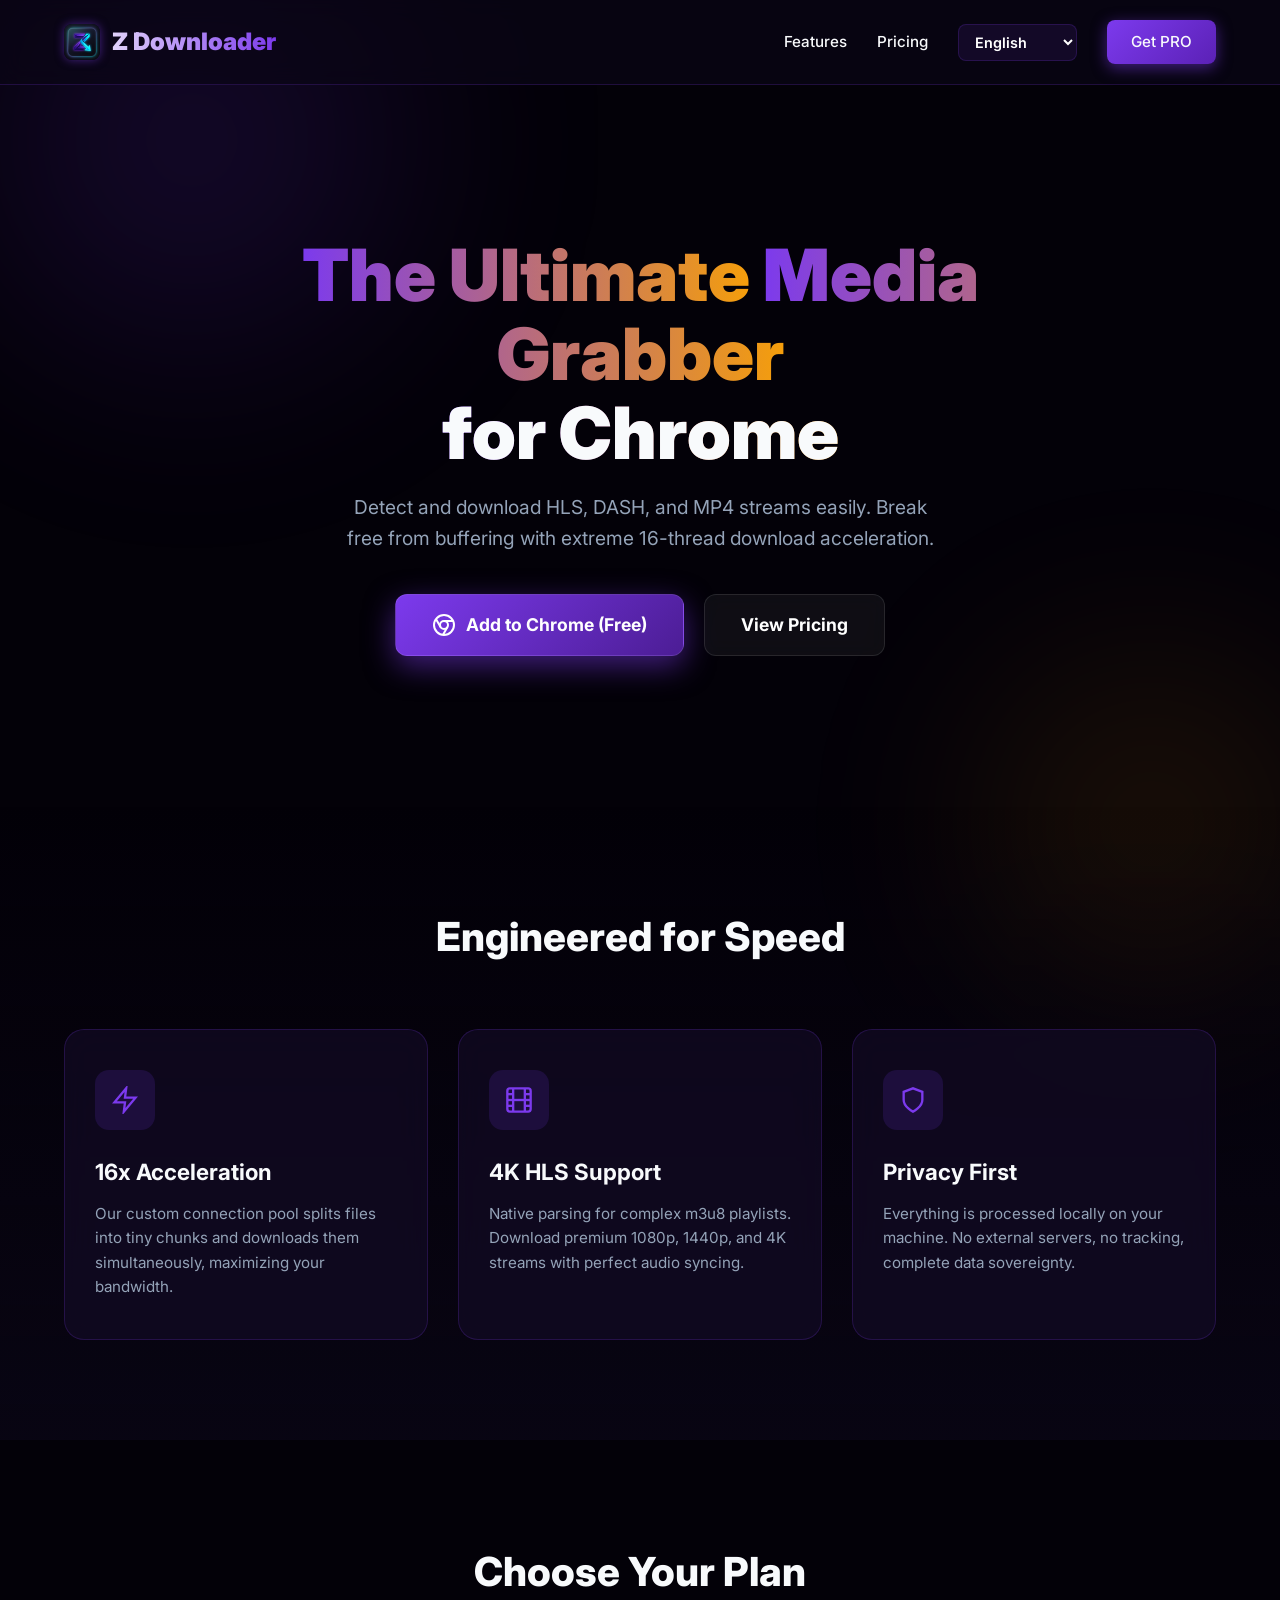
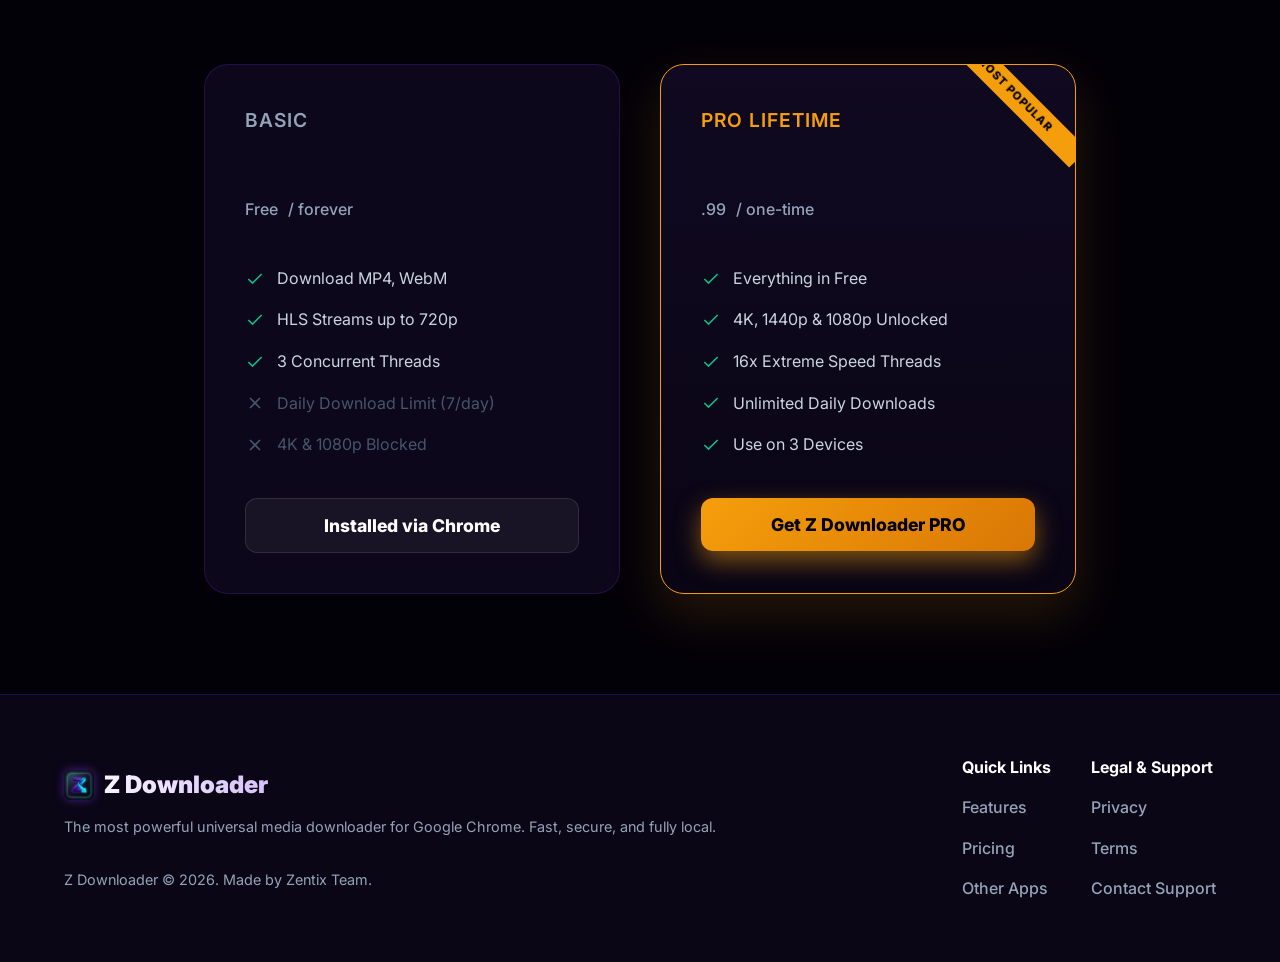
==== commit 761aa2ce: "Remove emojis entirely, use beautiful App Info icons for Zentix apps, merge Contact Us with Zentix A" ====
--- a/index.html
+++ b/index.html
@@ -35,7 +35,6 @@
   </nav>
 
   <header class="hero">
-    <div class="badge" data-i18n="hero_badge">🚀 v1.0.0 is Live</div>
     <h1>
       <span data-i18n="hero_title_1">The Ultimate</span> 
       <span data-i18n="hero_title_2">Media Grabber</span><br>
@@ -56,17 +55,23 @@
     <h2 class="section-title" data-i18n="features_title">Engineered for Speed</h2>
     <div class="grid">
       <div class="card">
-        <div class="card-icon">⚡</div>
+        <div class="card-icon">
+          <svg width="28" height="28" viewBox="0 0 24 24" fill="none" stroke="currentColor" stroke-width="2"><path d="M13 2L3 14h9l-1 8 10-12h-9l1-8z"/></svg>
+        </div>
         <h3 data-i18n="f1_title">16x Acceleration</h3>
         <p data-i18n="f1_desc">Our custom connection pool splits files into tiny chunks and downloads them simultaneously, maximizing your bandwidth.</p>
       </div>
       <div class="card">
-        <div class="card-icon">🎬</div>
+        <div class="card-icon">
+          <svg width="28" height="28" viewBox="0 0 24 24" fill="none" stroke="currentColor" stroke-width="2"><rect x="2" y="2" width="20" height="20" rx="2.18" ry="2.18"/><line x1="7" y1="2" x2="7" y2="22"/><line x1="17" y1="2" x2="17" y2="22"/><line x1="2" y1="12" x2="22" y2="12"/><line x1="2" y1="7" x2="7" y2="7"/><line x1="2" y1="17" x2="7" y2="17"/><line x1="17" y1="17" x2="22" y2="17"/><line x1="17" y1="7" x2="22" y2="7"/></svg>
+        </div>
         <h3 data-i18n="f2_title">4K HLS Support</h3>
         <p data-i18n="f2_desc">Native parsing for complex m3u8 playlists. Download premium 1080p, 1440p, and 4K streams with perfect audio syncing.</p>
       </div>
       <div class="card">
-        <div class="card-icon">🛡️</div>
+        <div class="card-icon">
+          <svg width="28" height="28" viewBox="0 0 24 24" fill="none" stroke="currentColor" stroke-width="2"><path d="M12 22s8-4 8-10V5l-8-3-8 3v7c0 6 8 10 8 10z"/></svg>
+        </div>
         <h3 data-i18n="f3_title">Privacy First</h3>
         <p data-i18n="f3_desc">Everything is processed locally on your machine. No external servers, no tracking, complete data sovereignty.</p>
       </div>
@@ -122,13 +127,13 @@
           <h4 style="color:#fff;" data-i18n="footer_quick">Quick Links</h4>
           <a href="index.html#features" data-i18n="nav_features">Features</a>
           <a href="index.html#pricing" data-i18n="nav_pricing">Pricing</a>
-          <a href="apps.html" data-i18n="nav_apps">Other Apps</a>
+          <a href="zentix.html" data-i18n="nav_apps">Zentix & Contact</a>
         </div>
         <div style="display:flex;flex-direction:column;gap:15px;">
           <h4 style="color:#fff;" data-i18n="footer_legal">Legal & Support</h4>
           <a href="privacy.html" data-i18n="nav_privacy">Privacy Policy</a>
           <a href="terms.html" data-i18n="nav_terms">Terms of Service</a>
-          <a href="mailto:zentixteamofficial@gmail.com" data-i18n="footer_contact">Contact Support</a>
+          <a href="zentix.html#contact" data-i18n="footer_contact">Contact Support</a>
         </div>
       </div>
     </div>
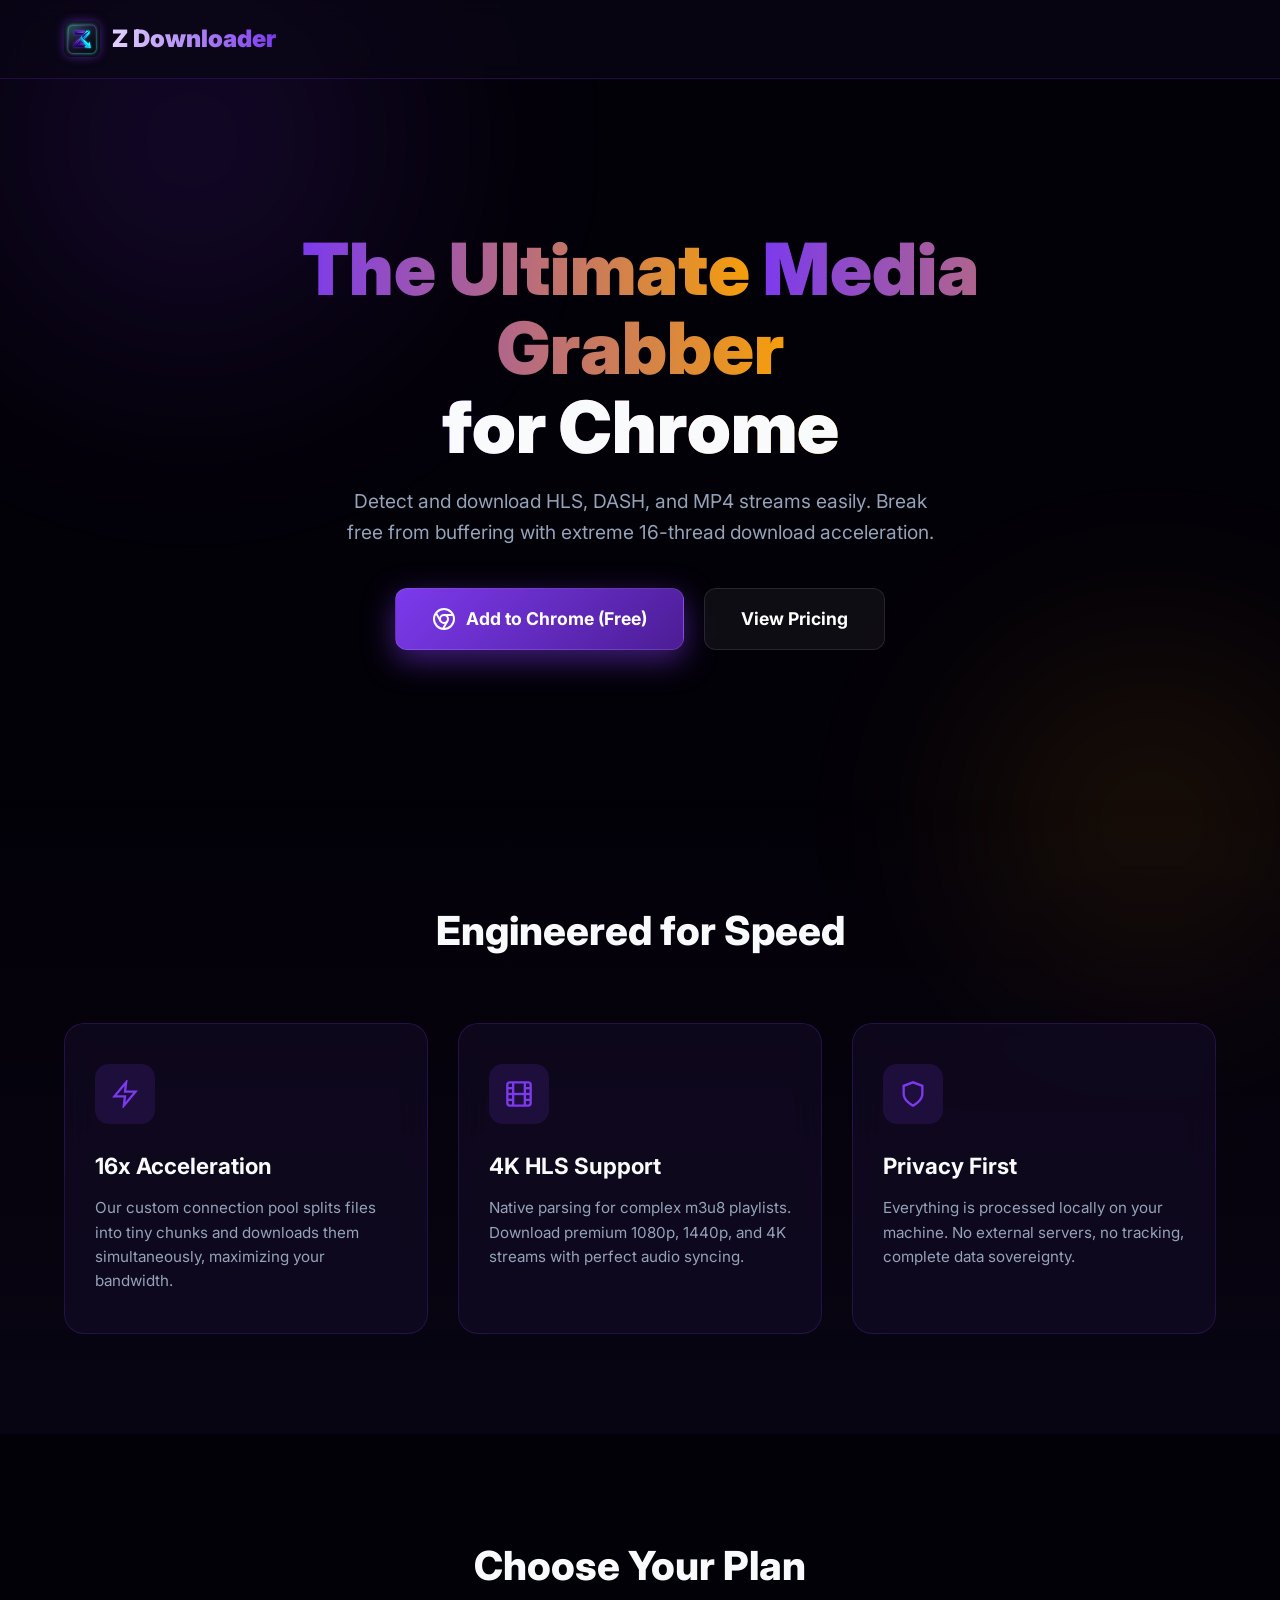
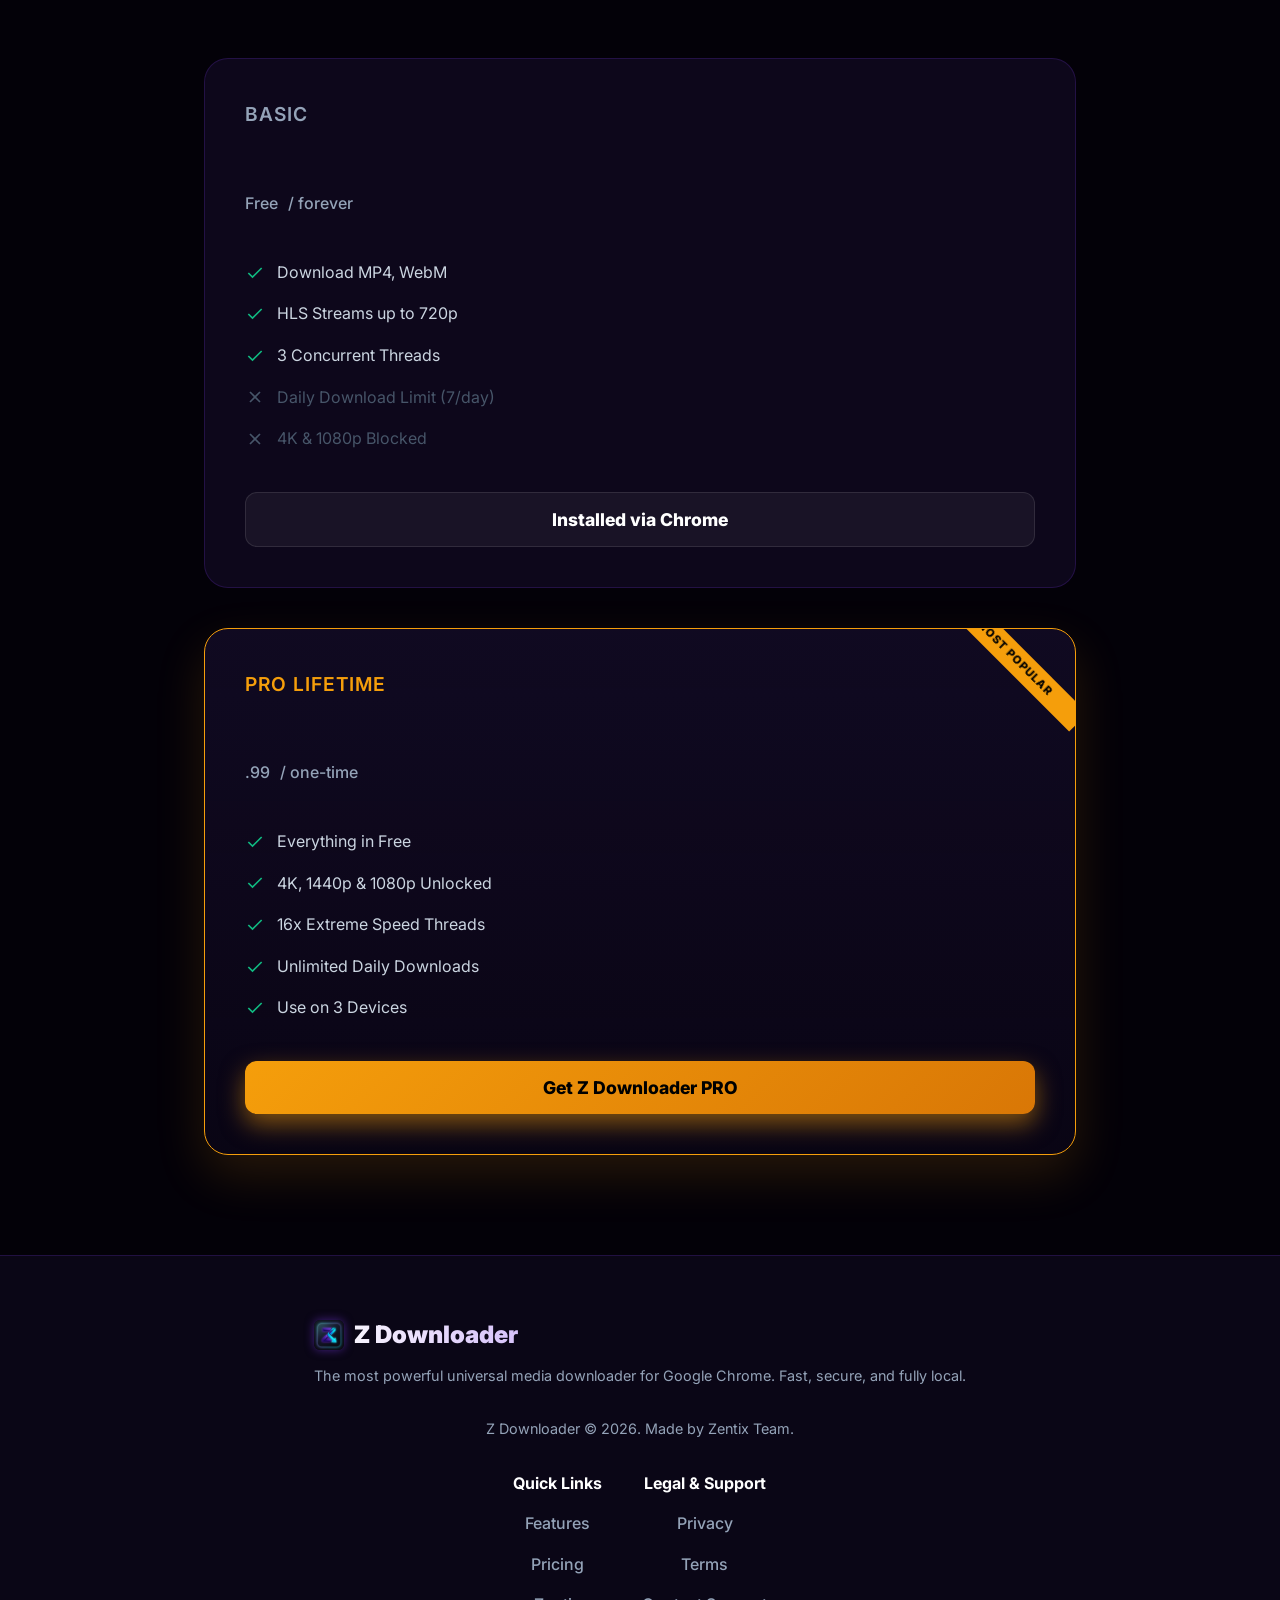
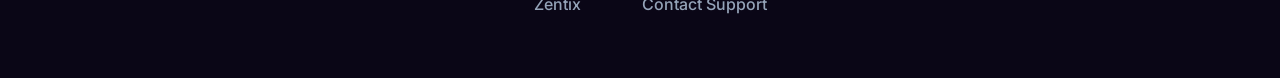
==== commit eb9930ac: "Fix mobile responsive view and add Zentix button to top navbar" ====
--- a/index.html
+++ b/index.html
@@ -127,7 +127,7 @@
           <h4 style="color:#fff;" data-i18n="footer_quick">Quick Links</h4>
           <a href="index.html#features" data-i18n="nav_features">Features</a>
           <a href="index.html#pricing" data-i18n="nav_pricing">Pricing</a>
-          <a href="zentix.html" data-i18n="nav_apps">Zentix & Contact</a>
+          <a href="zentix.html" data-i18n="nav_apps">Zentix</a>
         </div>
         <div style="display:flex;flex-direction:column;gap:15px;">
           <h4 style="color:#fff;" data-i18n="footer_legal">Legal & Support</h4>
@@ -142,3 +142,4 @@
   <script src="lang.js"></script>
 </body>
 </html>
+
--- a/style.css
+++ b/style.css
@@ -547,9 +547,17 @@
 }
 
 @media (max-width: 768px) {
-  .hero h1 { font-size: 2.8rem; }
+  nav { flex-direction: column; gap: 15px; padding: 15px; }
+  .nav-links { display: flex; flex-wrap: wrap; justify-content: center; gap: 15px; }
+  .btn-nav { display: none; }
+  .hero h1 { font-size: 2.5rem; }
+  .pricing-grid { grid-template-columns: 1fr; }
+  .footer-content { flex-direction: column; text-align: center; gap: 40px; }
+  .footer-links { justify-content: center; flex-wrap: wrap; flex-direction: column; align-items: center; }
+}
   .pricing-grid { grid-template-columns: 1fr; }
   .nav-links { display: none; }
   .footer-content { flex-direction: column; text-align: center; }
   .footer-links { justify-content: center; flex-wrap: wrap; }
 }
+
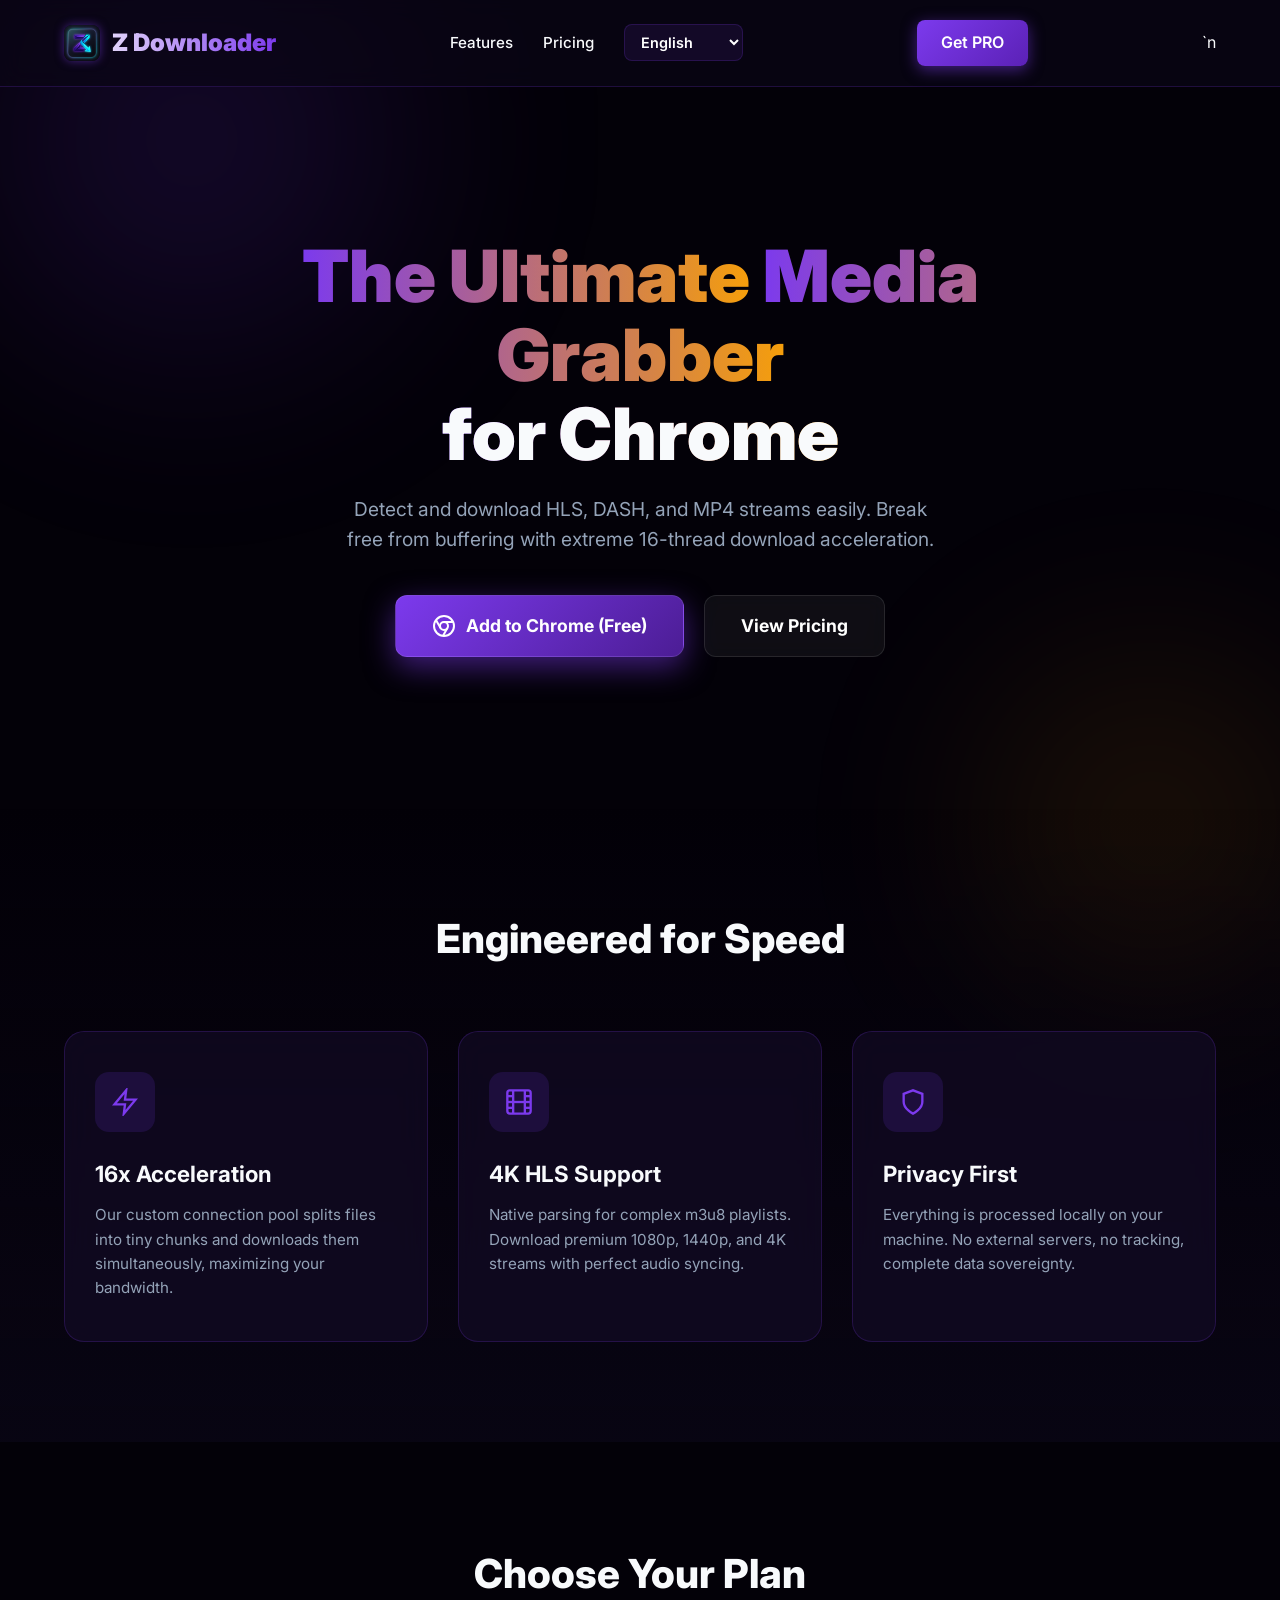
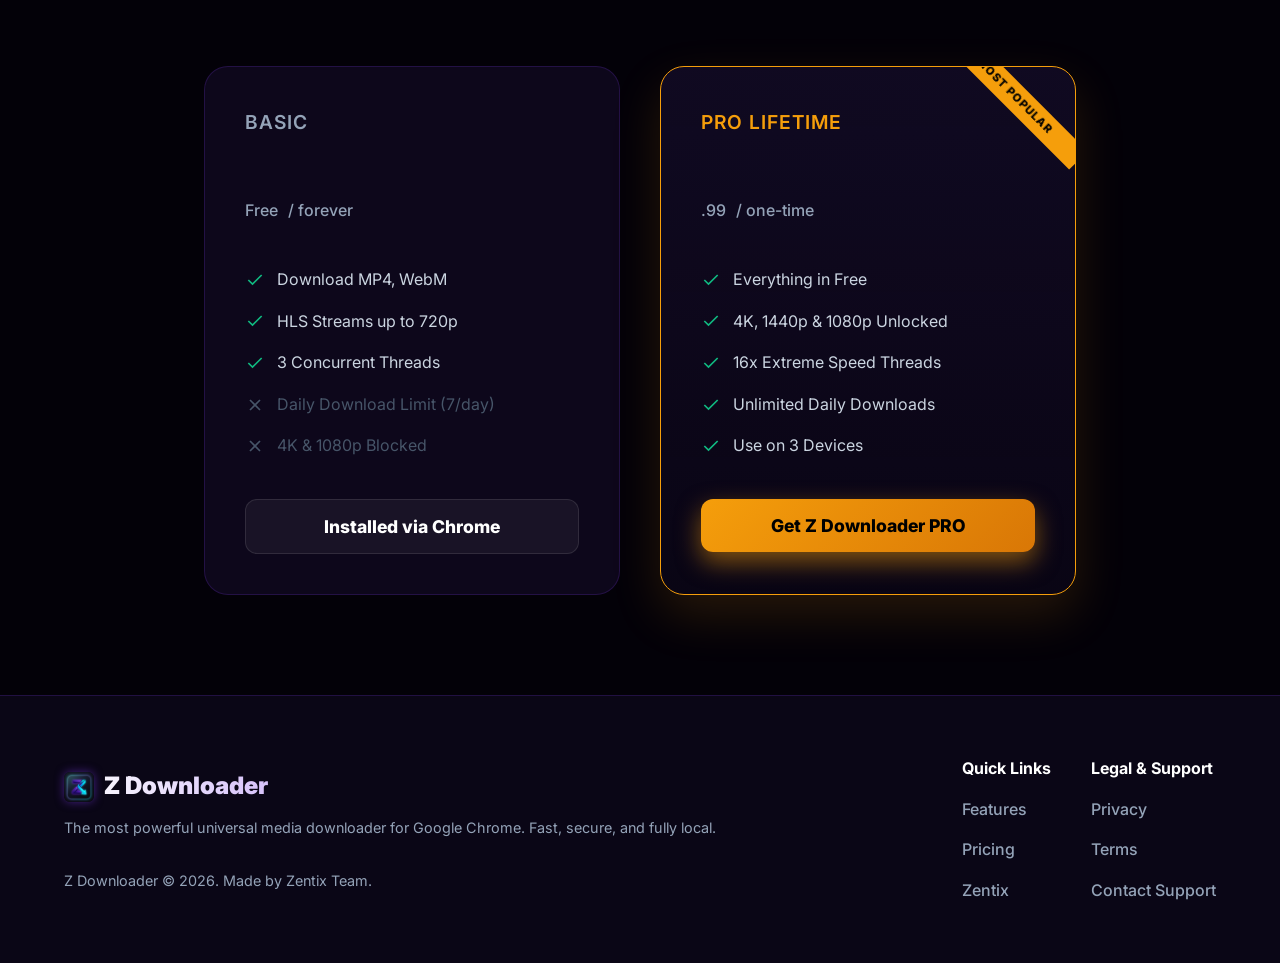
==== commit b1b17cc0: "Fix CSS syntax error that broke PC layout, properly structure mobile view" ====
--- a/index.html
+++ b/index.html
@@ -30,9 +30,9 @@
         <option value="ar">العربية</option>
         <option value="pt">Português</option>
       </select>
-      <a href="index.html#pricing" class="btn-nav" data-i18n="nav_get_pro">Get PRO</a>
+      
     </div>
-  </nav>
+  <a href="index.html#pricing" class="btn-nav" data-i18n="nav_get_pro">Get PRO</a>`n  </nav>
 
   <header class="hero">
     <h1>
@@ -143,3 +143,4 @@
 </body>
 </html>
 
+
--- a/style.css
+++ b/style.css
@@ -521,6 +521,7 @@
   display: flex;
   align-items: center;
   gap: 10px;
+  text-decoration: none;
 }
 .footer-logo img {
   width: 30px;
@@ -555,9 +556,3 @@
   .footer-content { flex-direction: column; text-align: center; gap: 40px; }
   .footer-links { justify-content: center; flex-wrap: wrap; flex-direction: column; align-items: center; }
 }
-  .pricing-grid { grid-template-columns: 1fr; }
-  .nav-links { display: none; }
-  .footer-content { flex-direction: column; text-align: center; }
-  .footer-links { justify-content: center; flex-wrap: wrap; }
-}
-
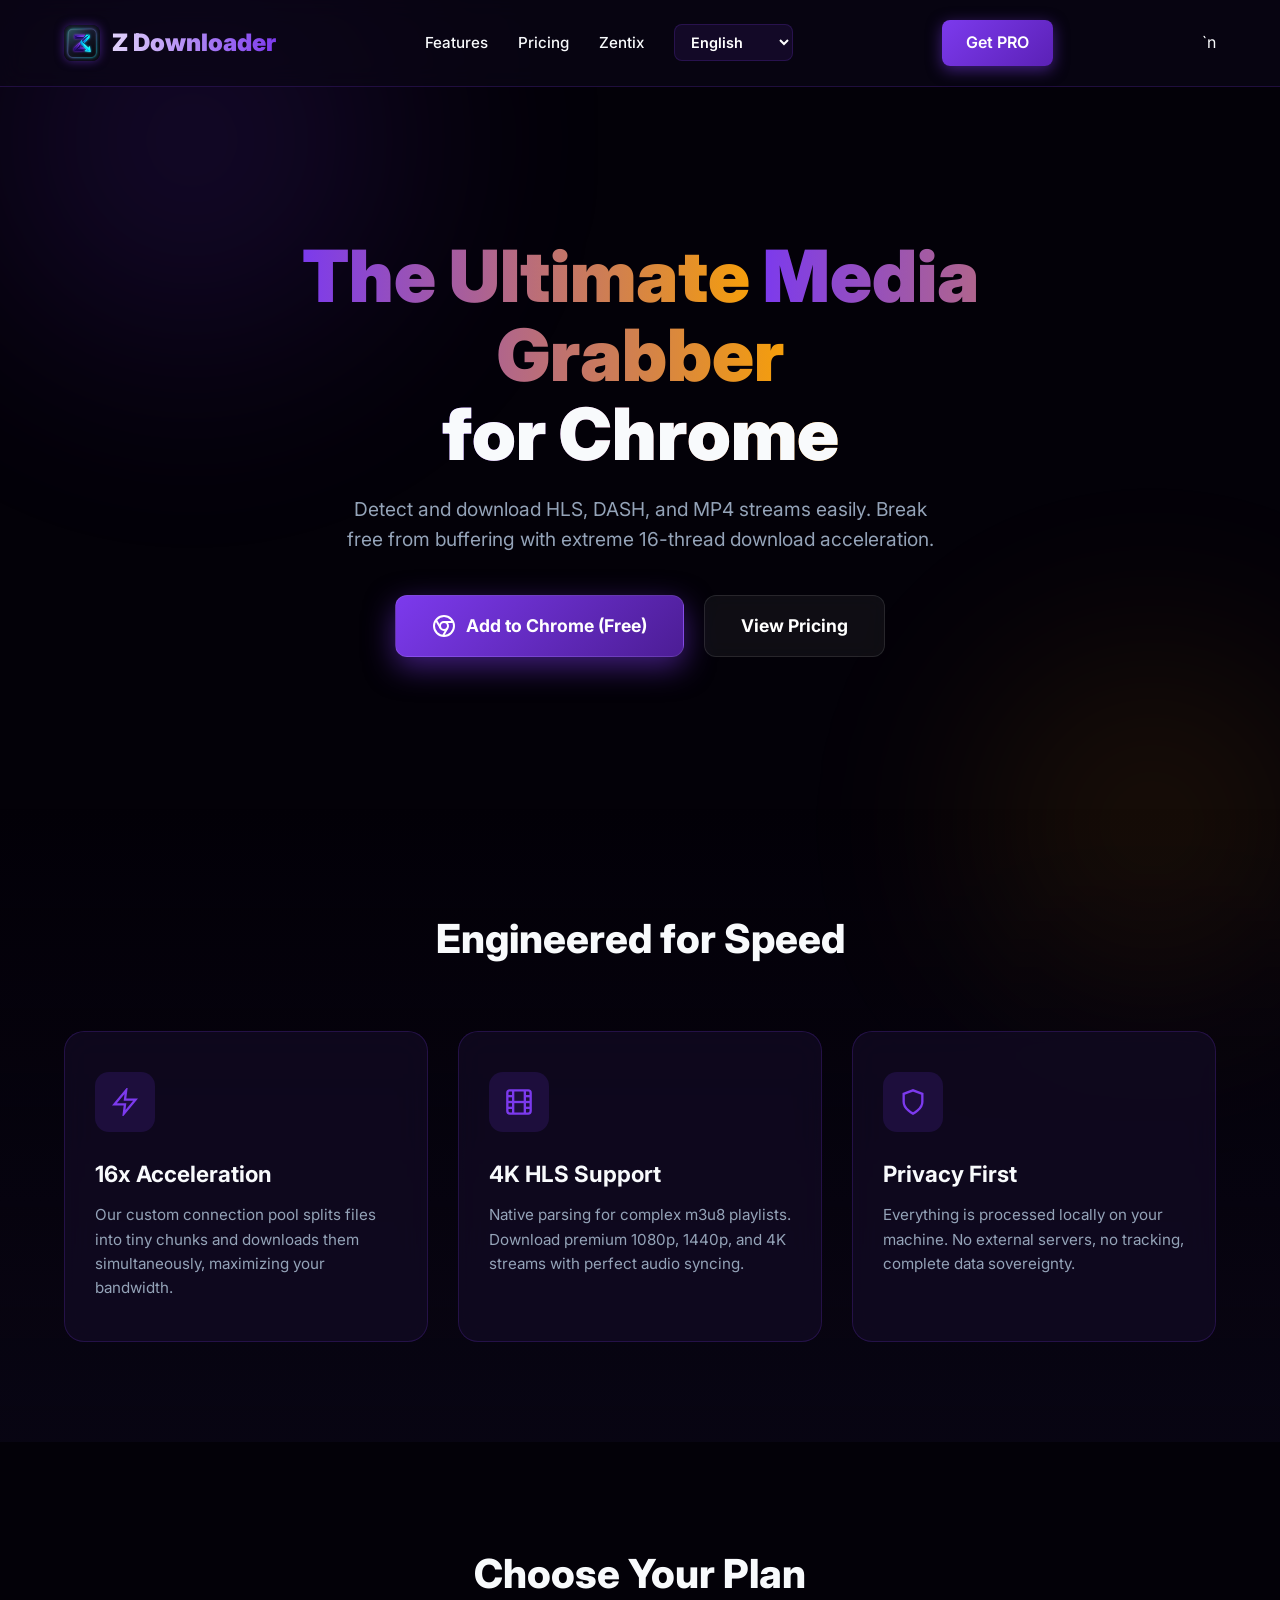
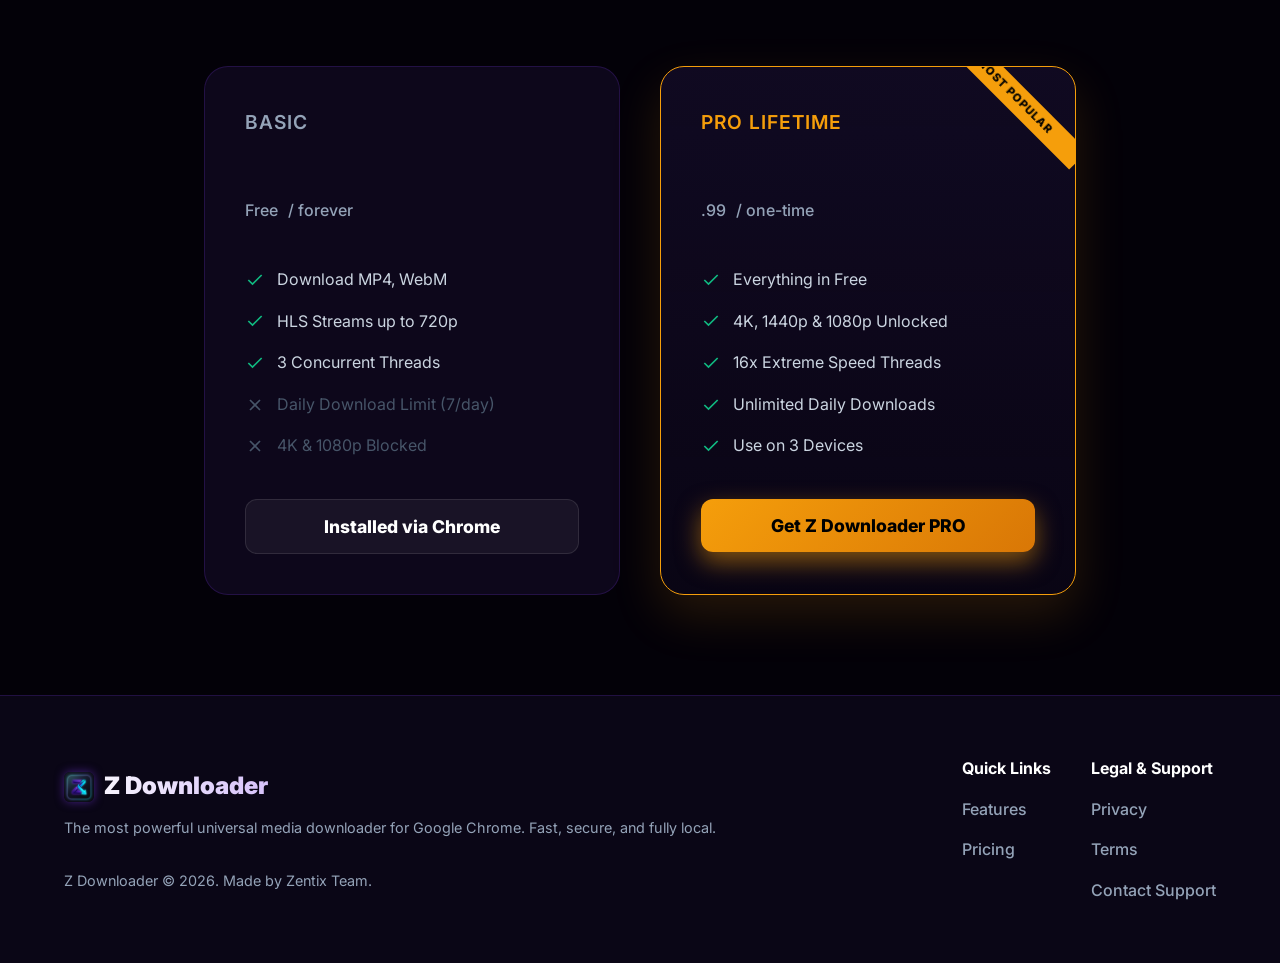
==== commit b1cadb36: "Fix top navbar to include Zentix link properly and redesign Zentix page to beautiful horizontal layo" ====
--- a/index.html
+++ b/index.html
@@ -18,6 +18,7 @@
     <div class="nav-links">
       <a href="index.html#features" data-i18n="nav_features">Features</a>
       <a href="index.html#pricing" data-i18n="nav_pricing">Pricing</a>
+      <a href="zentix.html" data-i18n="nav_apps">Zentix</a>
       <select id="lang-select" class="lang-select">
         <option value="en">English</option>
         <option value="si">සිංහල</option>
@@ -127,8 +128,7 @@
           <h4 style="color:#fff;" data-i18n="footer_quick">Quick Links</h4>
           <a href="index.html#features" data-i18n="nav_features">Features</a>
           <a href="index.html#pricing" data-i18n="nav_pricing">Pricing</a>
-          <a href="zentix.html" data-i18n="nav_apps">Zentix</a>
-        </div>
+          </div>
         <div style="display:flex;flex-direction:column;gap:15px;">
           <h4 style="color:#fff;" data-i18n="footer_legal">Legal & Support</h4>
           <a href="privacy.html" data-i18n="nav_privacy">Privacy Policy</a>
@@ -144,3 +144,4 @@
 </html>
 
 
+
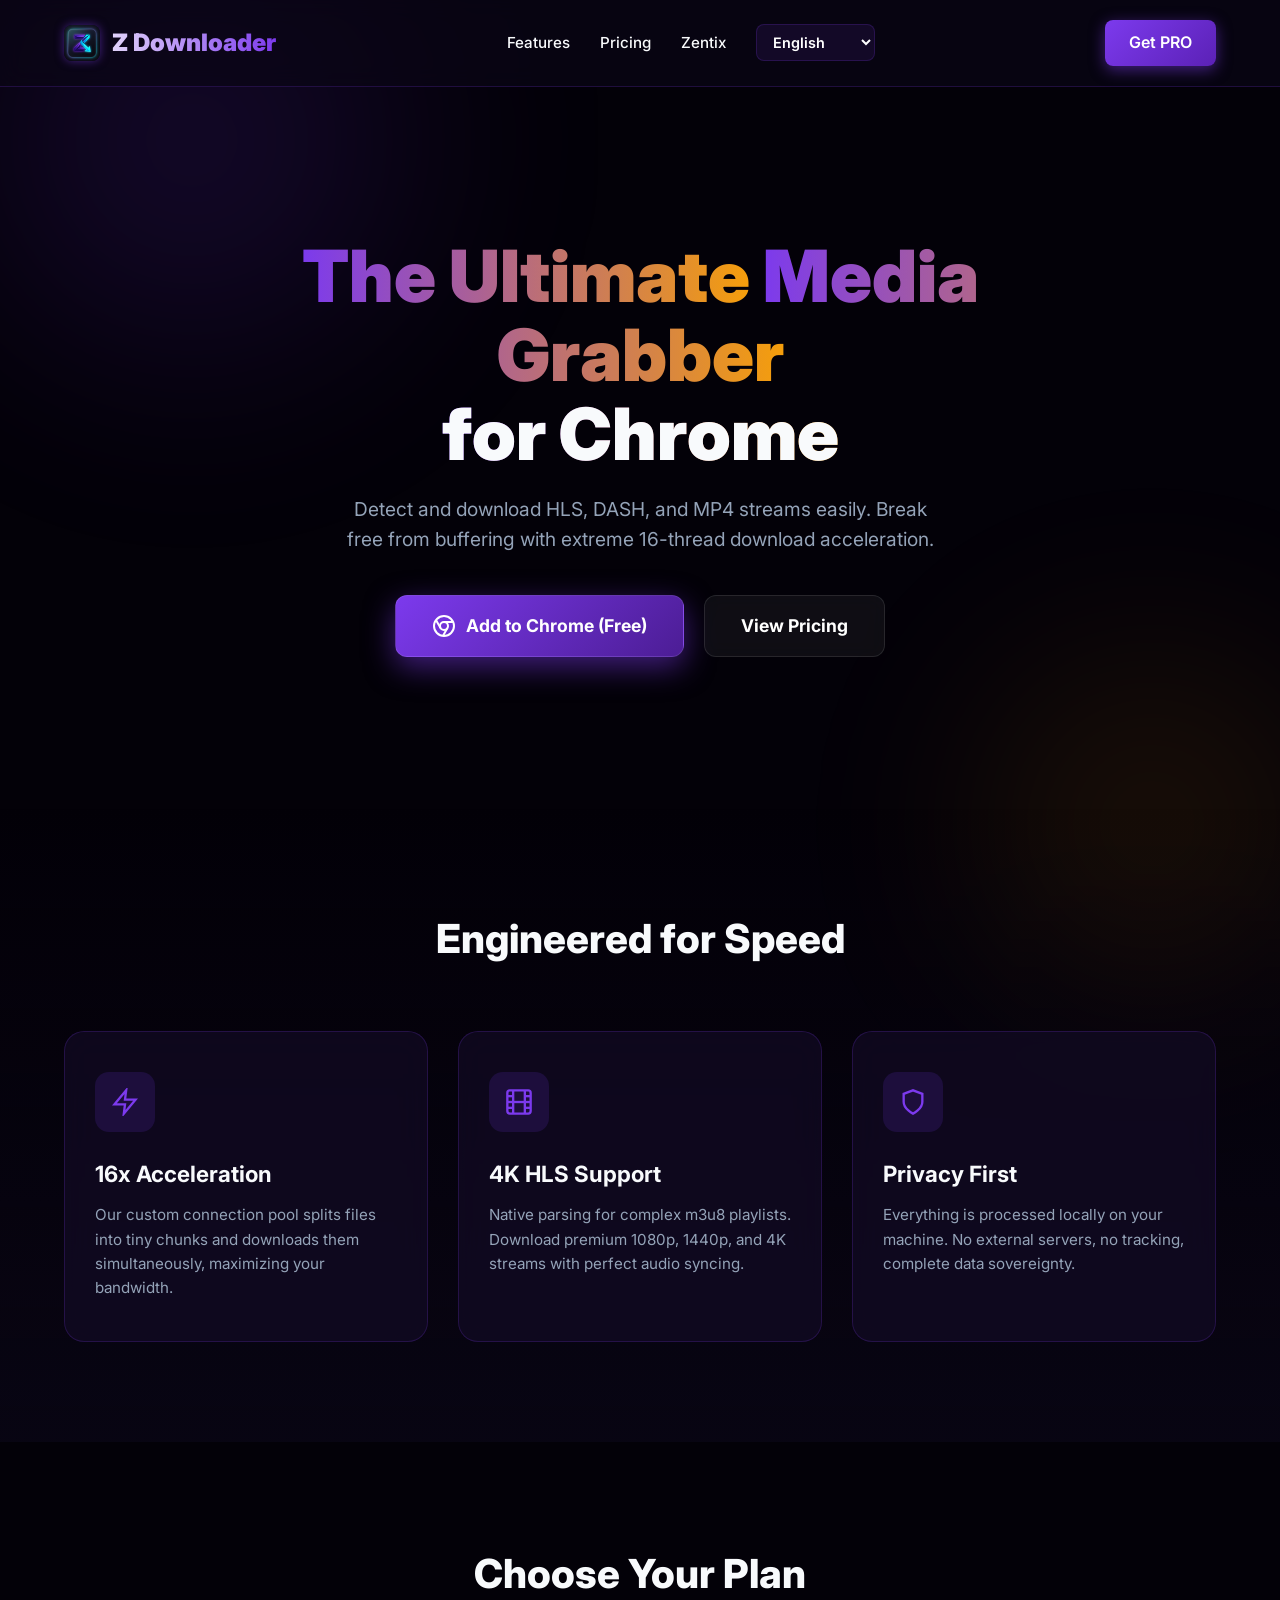
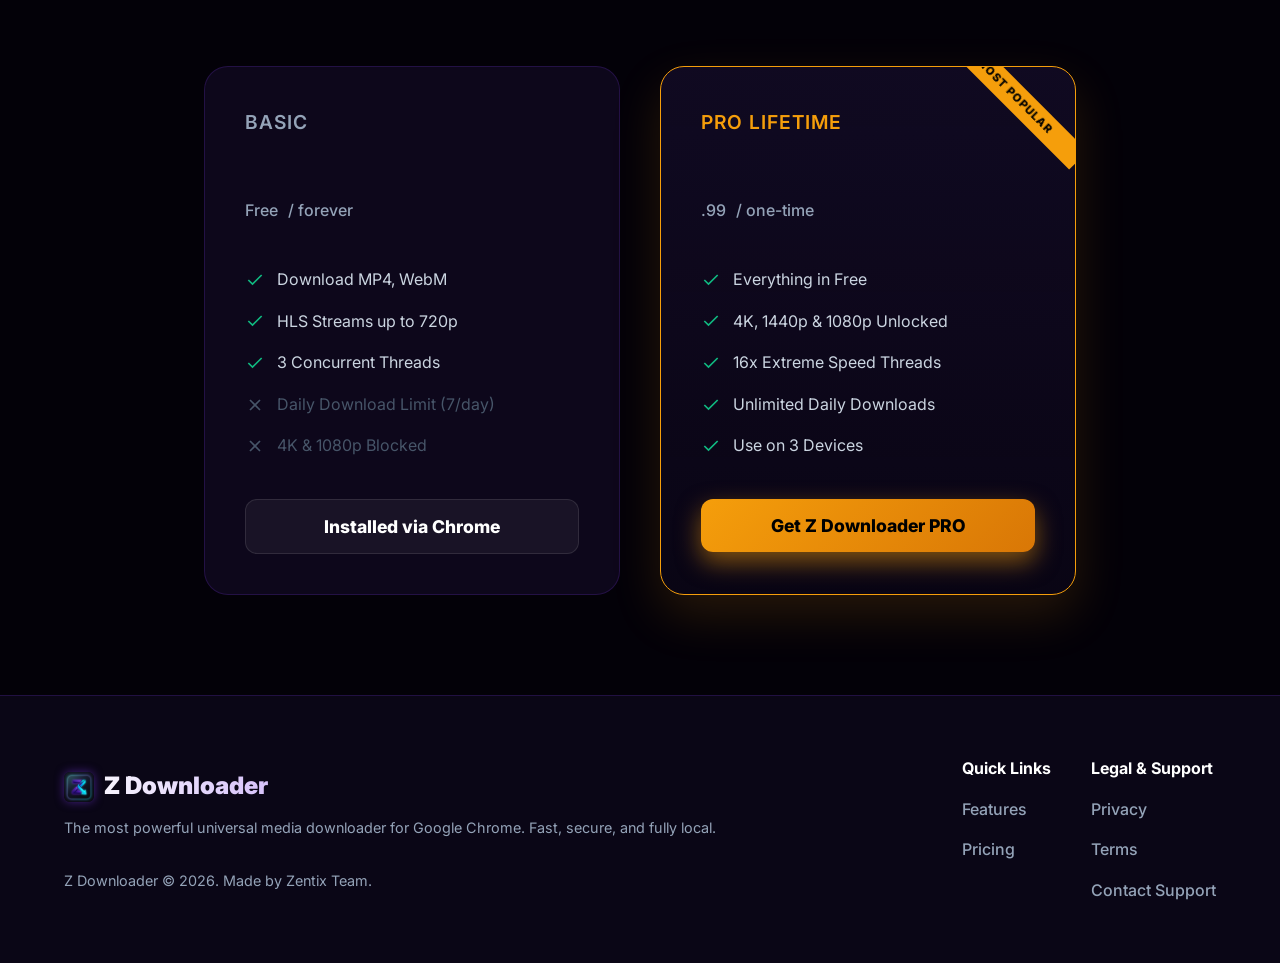
==== commit 3bc3f9a3: "Fix literal backtick n in navbar and align contact cards in one row" ====
--- a/index.html
+++ b/index.html
@@ -33,7 +33,7 @@
       </select>
       
     </div>
-  <a href="index.html#pricing" class="btn-nav" data-i18n="nav_get_pro">Get PRO</a>`n  </nav>
+  <a href="index.html#pricing" class="btn-nav" data-i18n="nav_get_pro">Get PRO</a>  </nav>
 
   <header class="hero">
     <h1>
@@ -145,3 +145,4 @@
 
 
 
+
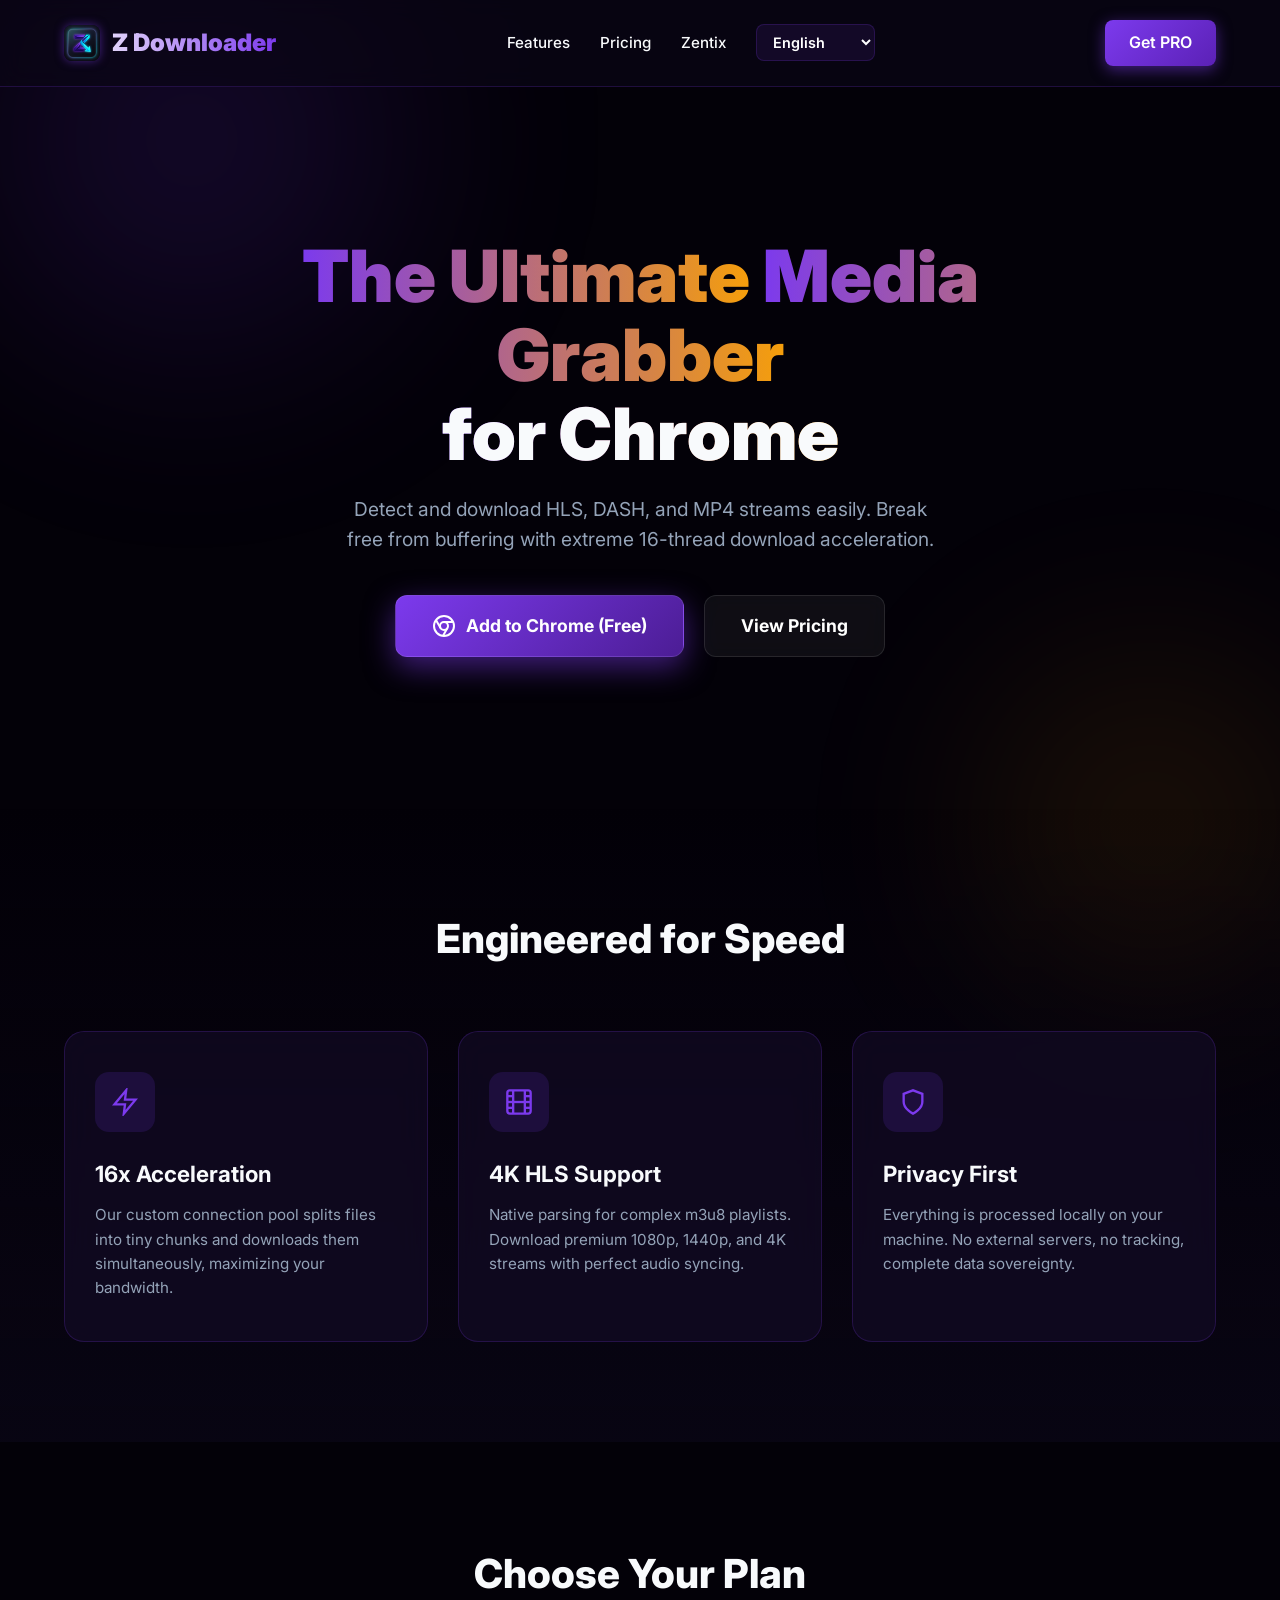
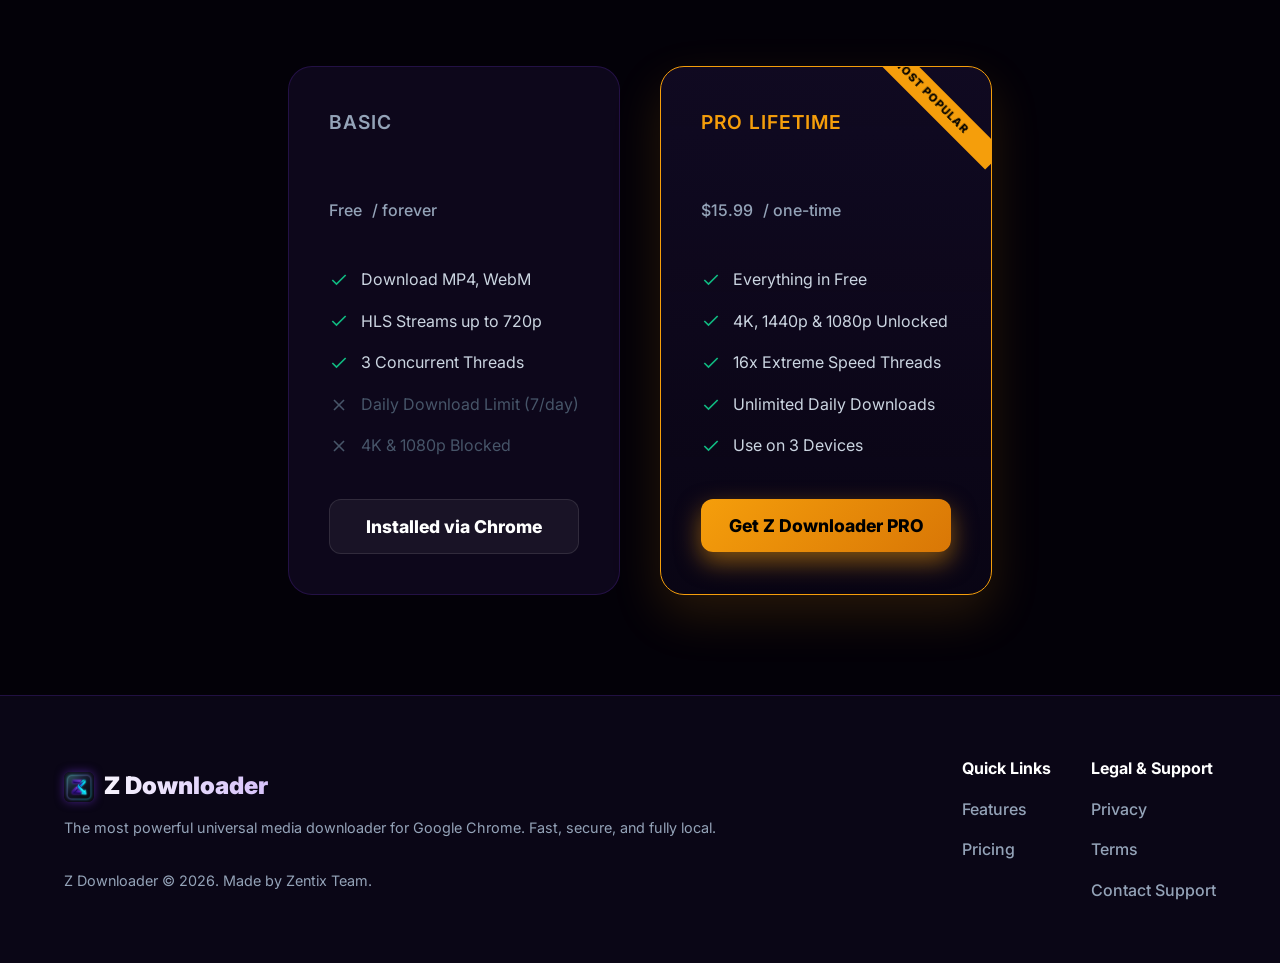
==== commit 62858f1f: "Remove duplicate Zentix nav link pointing to apps.html" ====
--- a/index.html
+++ b/index.html
@@ -146,3 +146,4 @@
 
 
 
+
--- a/style.css
+++ b/style.css
@@ -21,6 +21,9 @@
 }
 
 body {
+  min-height: 100vh;
+  display: flex;
+  flex-direction: column;
   background-color: var(--bg-base);
   color: var(--text-main);
   overflow-x: hidden;
@@ -556,3 +559,4 @@
   .footer-content { flex-direction: column; text-align: center; gap: 40px; }
   .footer-links { justify-content: center; flex-wrap: wrap; flex-direction: column; align-items: center; }
 }
+
